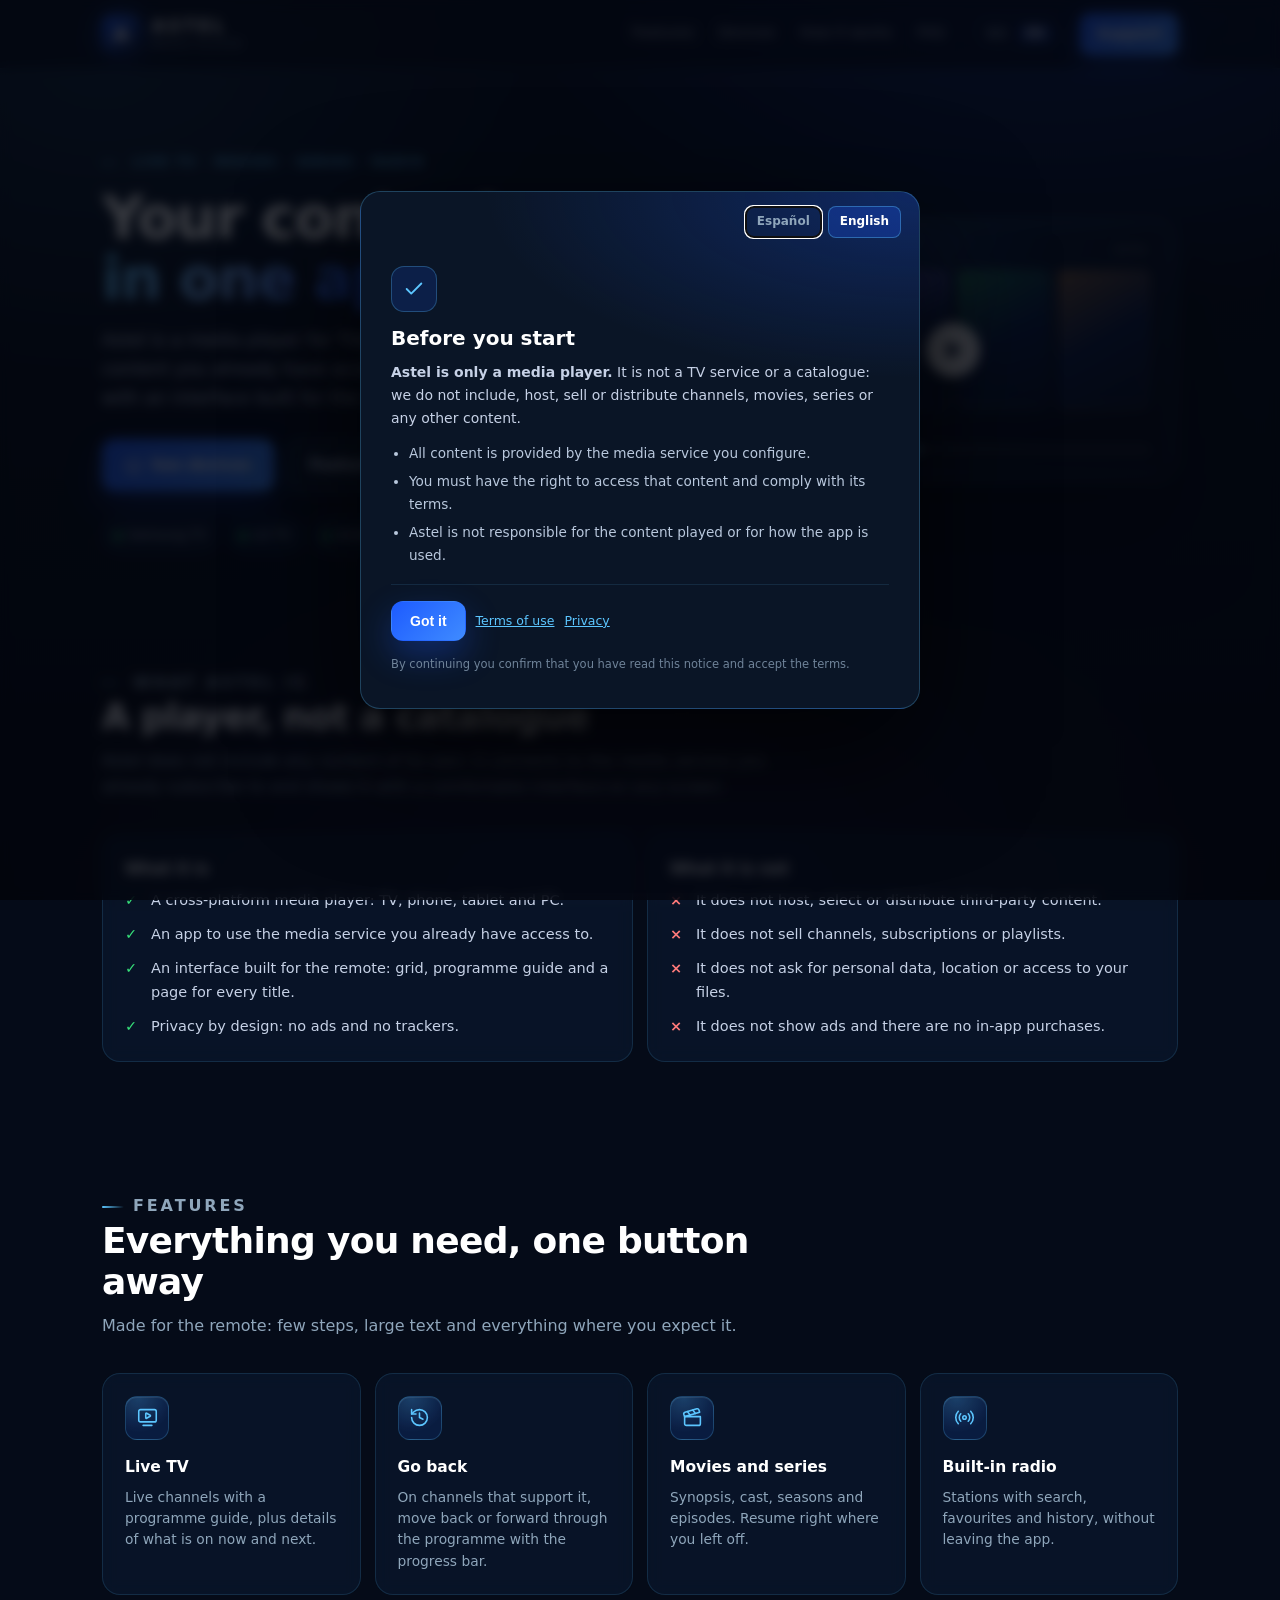
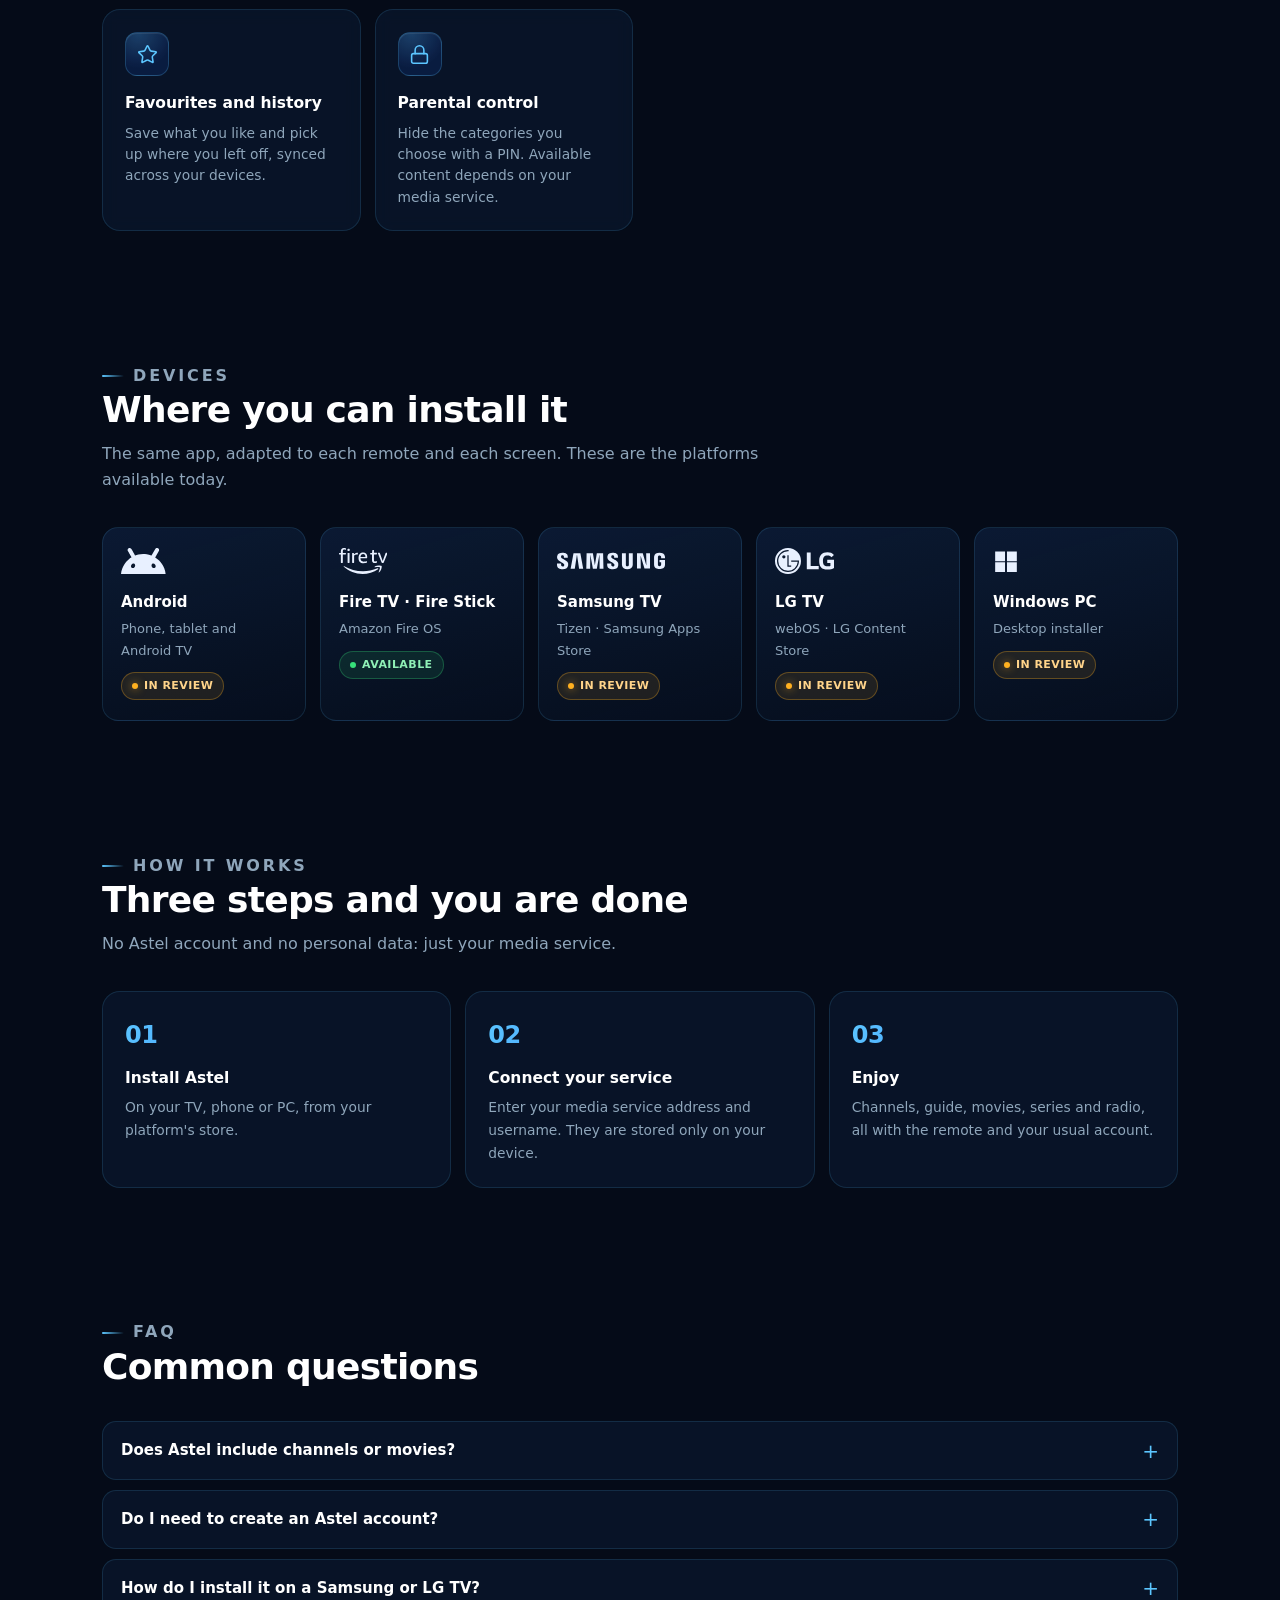
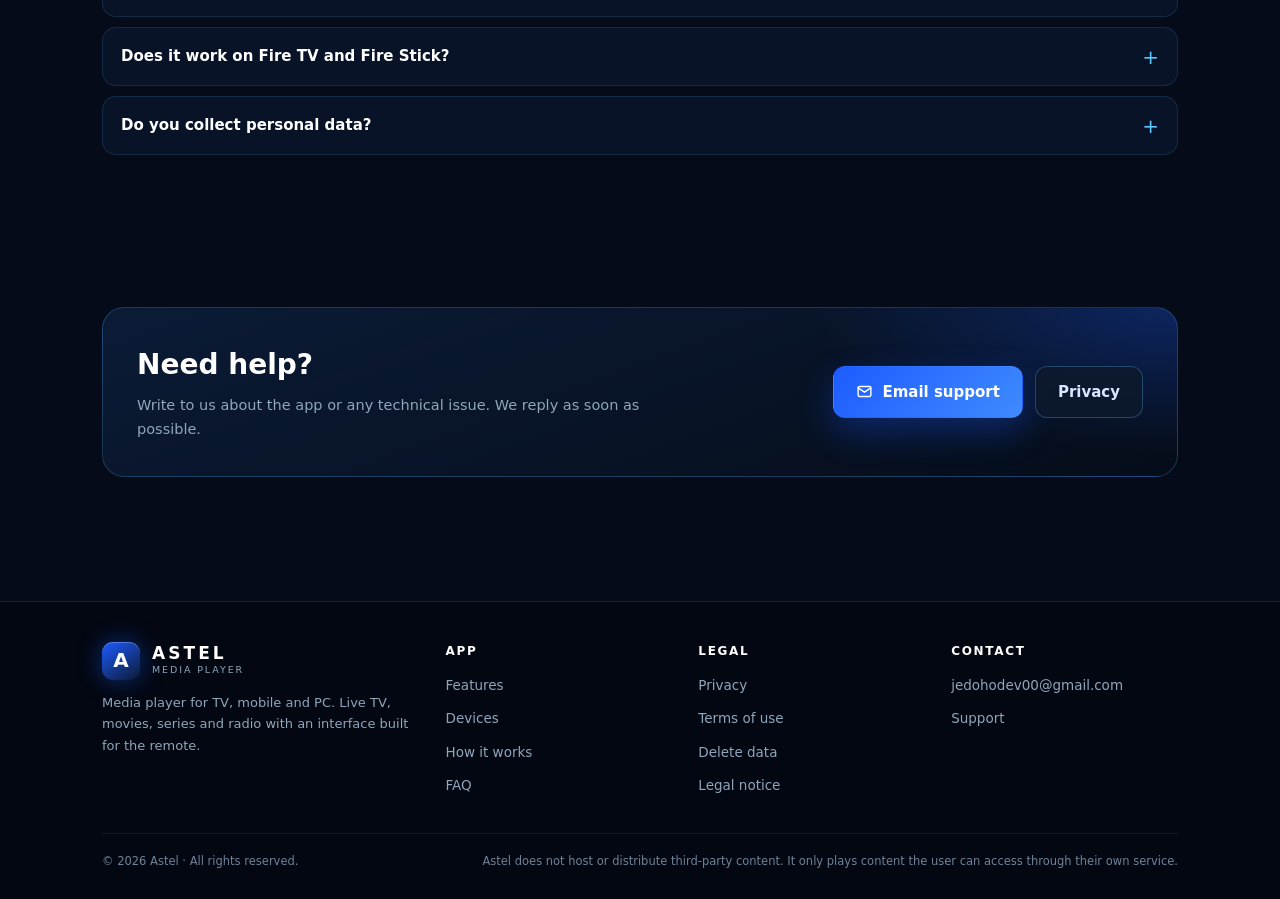
==== en/index.html @ 414f9da0 "Add files via upload" ====
<!doctype html>
<html lang="en">
<head>
<meta charset="utf-8">
<meta name="viewport" content="width=device-width, initial-scale=1">
<title>Astel · Media player for TV, mobile and PC</title>
<meta name="description" content="Astel is a media player for Samsung TV, LG, Android, Fire TV and Windows. Live TV, movies, series and radio with an interface built for the remote control.">
<meta name="theme-color" content="#050B18">
<link rel="icon" href="data:image/svg+xml,%3Csvg xmlns='http://www.w3.org/2000/svg' viewBox='0 0 64 64'%3E%3Cdefs%3E%3ClinearGradient id='g' x1='0' y1='0' x2='1' y2='1'%3E%3Cstop offset='0' stop-color='%231D5BFF'/%3E%3Cstop offset='1' stop-color='%230B1A33'/%3E%3C/linearGradient%3E%3C/defs%3E%3Crect width='64' height='64' rx='16' fill='url(%23g)'/%3E%3Ctext x='32' y='45' font-family='Arial,sans-serif' font-size='38' font-weight='900' fill='%23fff' text-anchor='middle'%3EA%3C/text%3E%3C/svg%3E">
<link rel="stylesheet" href="../assets/estilo.css">
<meta property="og:type" content="website">
<meta property="og:title" content="Astel · Media player">
<meta property="og:description" content="Live TV, movies, series and radio on Samsung TV, LG, Android, Fire TV and Windows.">
</head>
<body>

<header class="cabecera">
  <div class="wrap">
    <a class="marca" href="index.html" aria-label="Astel, home">
      <span class="mark" aria-hidden="true">A</span>
      <span class="marca-texto">
        <b>ASTEL</b>
        <span>Media player</span>
      </span>
    </a>

    <nav class="nav" aria-label="Main">
      <a href="#features">Features</a>
      <a href="#devices">Devices</a>
      <a href="#how">How it works</a>
      <a href="#faq">FAQ</a>
      <span class="idioma" aria-label="Language">
        <a href="../index.html" hreflang="es" lang="es">ES</a>
        <span class="activo">EN</span>
      </span>
      <a class="destacado" href="#contact">Support</a>
    </nav>

    <details class="menu-movil">
      <summary aria-label="Open menu">
        Menu
        <svg width="14" height="14" viewBox="0 0 24 24" fill="none" stroke="currentColor" stroke-width="2.2" stroke-linecap="round" aria-hidden="true"><path d="M4 7h16M4 12h16M4 17h16"/></svg>
      </summary>
      <nav aria-label="Main (mobile)">
        <a href="#features"><svg viewBox="0 0 24 24" fill="none" stroke="currentColor" stroke-width="1.7" stroke-linecap="round" stroke-linejoin="round" aria-hidden="true"><rect width="20" height="15" x="2" y="7" rx="2" ry="2"/><polyline points="17 2 12 7 7 2"/></svg>Features</a>
        <a href="#devices"><svg viewBox="0 0 24 24" fill="none" stroke="currentColor" stroke-width="1.7" stroke-linecap="round" stroke-linejoin="round" aria-hidden="true"><path d="M18 8V6a2 2 0 0 0-2-2H4a2 2 0 0 0-2 2v7a2 2 0 0 0 2 2h8"/><path d="M10 19v-3.96 3.15"/><path d="M7 19h5"/><rect width="6" height="10" x="16" y="12" rx="2"/></svg>Devices</a>
        <a href="#how"><svg viewBox="0 0 24 24" fill="none" stroke="currentColor" stroke-width="1.7" stroke-linecap="round" stroke-linejoin="round" aria-hidden="true"><circle cx="6" cy="19" r="3"/><path d="M9 19h8.5a3.5 3.5 0 0 0 0-7h-11a3.5 3.5 0 0 1 0-7H15"/><circle cx="18" cy="5" r="3"/></svg>How it works</a>
        <a href="#faq"><svg viewBox="0 0 24 24" fill="none" stroke="currentColor" stroke-width="1.7" stroke-linecap="round" stroke-linejoin="round" aria-hidden="true"><circle cx="12" cy="12" r="10"/><path d="M9.09 9a3 3 0 0 1 5.83 1c0 2-3 3-3 3"/><path d="M12 17h.01"/></svg>FAQ</a>
        <a href="#contact"><svg viewBox="0 0 24 24" fill="none" stroke="currentColor" stroke-width="1.7" stroke-linecap="round" stroke-linejoin="round" aria-hidden="true"><circle cx="12" cy="12" r="10"/><path d="m4.93 4.93 4.24 4.24"/><path d="m14.83 9.17 4.24-4.24"/><path d="m14.83 14.83 4.24 4.24"/><path d="m9.17 14.83-4.24 4.24"/><circle cx="12" cy="12" r="4"/></svg>Support</a>
        <a href="privacy.html"><svg viewBox="0 0 24 24" fill="none" stroke="currentColor" stroke-width="1.7" stroke-linecap="round" stroke-linejoin="round" aria-hidden="true"><path d="M20 13c0 5-3.5 7.5-7.66 8.95a1 1 0 0 1-.67-.01C7.5 20.5 4 18 4 13V6a1 1 0 0 1 1-1c2 0 4.5-1.2 6.24-2.72a1.17 1.17 0 0 1 1.52 0C14.51 3.81 17 5 19 5a1 1 0 0 1 1 1z"/><path d="m9 12 2 2 4-4"/></svg>Privacy</a>
        <a href="terms.html"><svg viewBox="0 0 24 24" fill="none" stroke="currentColor" stroke-width="1.7" stroke-linecap="round" stroke-linejoin="round" aria-hidden="true"><path d="M15 2H6a2 2 0 0 0-2 2v16a2 2 0 0 0 2 2h12a2 2 0 0 0 2-2V7Z"/><path d="M14 2v4a2 2 0 0 0 2 2h4"/><path d="M10 9H8"/><path d="M16 13H8"/><path d="M16 17H8"/></svg>Terms</a>
        <span class="idioma" aria-label="Language">
          <a href="../index.html" hreflang="es" lang="es">ES</a>
          <span class="activo">EN</span>
        </span>
      </nav>
    </details>
  </div>
</header>

<main>

  <!-- ===================================================== hero -->
  <section class="hero wrap">
    <div>
      <p class="kicker">Live TV · Movies · Series · Radio</p>
      <h1>Your content,<br><span class="degradado">in one app.</span></h1>
      <p class="entradilla">
        Astel is a media player for TVs, phones and PC. It plays the content you
        already have access to with your media service, with an interface built
        for the remote control and big screens.
      </p>

      <div class="acciones">
        <a class="btn" href="#devices">
          <svg viewBox="0 0 24 24" fill="none" stroke="currentColor" stroke-width="2" stroke-linecap="round" stroke-linejoin="round" aria-hidden="true"><rect x="2" y="5" width="20" height="13" rx="2"/><path d="M8 21h8"/></svg>
          See devices
        </a>
        <a class="btn alt" href="#features">Features</a>
      </div>

      <div class="sellos" aria-label="Available on">
        <span class="sello">Samsung TV</span>
        <span class="sello">LG TV</span>
        <span class="sello">Android</span>
        <span class="sello">Fire TV</span>
        <span class="sello">Windows</span>
      </div>
    </div>

    <div class="maqueta" aria-hidden="true">
      <div class="pantalla">
        <div class="franja">
          <span class="punto"></span><span class="punto"></span><span class="punto"></span>
          <span class="titulo">Astel</span>
        </div>
        <div class="rejilla">
          <span class="poster"></span><span class="poster"></span>
          <span class="poster"></span><span class="poster"></span>
        </div>
        <span class="reproducir"></span>
        <div class="barra"><i></i></div>
      </div>
    </div>
  </section>

  <!-- ===================================================== what it is -->
  <section class="seccion wrap" id="what">
    <div class="seccion-cabecera">
      <p class="kicker">What Astel is</p>
      <h2>A player, not a catalogue</h2>
      <p>Astel does not include any content of its own: it connects to the media service you already subscribe to and shows it with a comfortable interface on any screen.</p>
    </div>

    <div class="duo">
      <div class="tarjeta">
        <b>What it is</b>
        <ul class="lista si">
          <li>A cross-platform media player: TV, phone, tablet and PC.</li>
          <li>An app to use the media service you already have access to.</li>
          <li>An interface built for the remote: grid, programme guide and a page for every title.</li>
          <li>Privacy by design: no ads and no trackers.</li>
        </ul>
      </div>
      <div class="tarjeta">
        <b>What it is not</b>
        <ul class="lista no">
          <li>It does not host, select or distribute third-party content.</li>
          <li>It does not sell channels, subscriptions or playlists.</li>
          <li>It does not ask for personal data, location or access to your files.</li>
          <li>It does not show ads and there are no in-app purchases.</li>
        </ul>
      </div>
    </div>
  </section>

  <!-- ===================================================== features -->
  <section class="seccion wrap" id="features">
    <div class="seccion-cabecera">
      <p class="kicker">Features</p>
      <h2>Everything you need, one button away</h2>
      <p>Made for the remote: few steps, large text and everything where you expect it.</p>
    </div>

    <div class="rejilla">
      <article class="tarjeta">
        <span class="icono"><svg viewBox="0 0 24 24" fill="none" stroke="currentColor" stroke-width="1.8" stroke-linecap="round" stroke-linejoin="round"><path d="M15.033 9.44a.647.647 0 0 1 0 1.12l-4.065 2.352a.645.645 0 0 1-.968-.56V7.648a.645.645 0 0 1 .967-.56z"/><path d="M7 21h10"/><rect width="20" height="14" x="2" y="3" rx="2"/></svg></span>
        <h3>Live TV</h3>
        <p>Live channels with a programme guide, plus details of what is on now and next.</p>
      </article>

      <article class="tarjeta">
        <span class="icono"><svg viewBox="0 0 24 24" fill="none" stroke="currentColor" stroke-width="1.8" stroke-linecap="round" stroke-linejoin="round"><path d="M3 12a9 9 0 1 0 9-9 9.75 9.75 0 0 0-6.74 2.74L3 8"/><path d="M3 3v5h5"/><path d="M12 7v5l4 2"/></svg></span>
        <h3>Go back</h3>
        <p>On channels that support it, move back or forward through the programme with the progress bar.</p>
      </article>

      <article class="tarjeta">
        <span class="icono"><svg viewBox="0 0 24 24" fill="none" stroke="currentColor" stroke-width="1.8" stroke-linecap="round" stroke-linejoin="round"><path d="m12.296 3.464 3.02 3.956"/><path d="M20.2 6 3 11l-.9-2.4c-.3-1.1.3-2.2 1.3-2.5l13.5-4c1.1-.3 2.2.3 2.5 1.3z"/><path d="M3 11h18v8a2 2 0 0 1-2 2H5a2 2 0 0 1-2-2z"/><path d="m6.18 5.276 3.1 3.899"/></svg></span>
        <h3>Movies and series</h3>
        <p>Synopsis, cast, seasons and episodes. Resume right where you left off.</p>
      </article>

      <article class="tarjeta">
        <span class="icono"><svg viewBox="0 0 24 24" fill="none" stroke="currentColor" stroke-width="1.8" stroke-linecap="round" stroke-linejoin="round"><path d="M16.247 7.761a6 6 0 0 1 0 8.478"/><path d="M19.075 4.933a10 10 0 0 1 0 14.134"/><path d="M4.925 19.067a10 10 0 0 1 0-14.134"/><path d="M7.753 16.239a6 6 0 0 1 0-8.478"/><circle cx="12" cy="12" r="2"/></svg></span>
        <h3>Built-in radio</h3>
        <p>Stations with search, favourites and history, without leaving the app.</p>
      </article>

      <article class="tarjeta">
        <span class="icono"><svg viewBox="0 0 24 24" fill="none" stroke="currentColor" stroke-width="1.8" stroke-linecap="round" stroke-linejoin="round"><path d="M11.525 2.295a.53.53 0 0 1 .95 0l2.31 4.679a2.123 2.123 0 0 0 1.595 1.16l5.166.756a.53.53 0 0 1 .294.904l-3.736 3.638a2.123 2.123 0 0 0-.611 1.878l.882 5.14a.53.53 0 0 1-.771.56l-4.618-2.428a2.122 2.122 0 0 0-1.973 0L6.396 21.01a.53.53 0 0 1-.77-.56l.881-5.139a2.122 2.122 0 0 0-.611-1.879L2.16 9.795a.53.53 0 0 1 .294-.906l5.165-.755a2.122 2.122 0 0 0 1.597-1.16z"/></svg></span>
        <h3>Favourites and history</h3>
        <p>Save what you like and pick up where you left off, synced across your devices.</p>
      </article>

      <article class="tarjeta">
        <span class="icono"><svg viewBox="0 0 24 24" fill="none" stroke="currentColor" stroke-width="1.8" stroke-linecap="round" stroke-linejoin="round"><rect width="18" height="11" x="3" y="11" rx="2" ry="2"/><path d="M7 11V7a5 5 0 0 1 10 0v4"/></svg></span>
        <h3>Parental control</h3>
        <p>Hide the categories you choose with a PIN. Available content depends on your media service.</p>
      </article>
    </div>
  </section>

  <!-- ===================================================== devices -->
  <section class="seccion wrap" id="devices">
    <div class="seccion-cabecera">
      <p class="kicker">Devices</p>
      <h2>Where you can install it</h2>
      <p>The same app, adapted to each remote and each screen. These are the platforms available today.</p>
    </div>

    <div class="dispositivos">
      <article class="dispositivo">
        <span class="marca-icono" aria-hidden="true">
          <svg viewBox="0 5.01 24 13.98" role="img"><path d="M18.4395 5.5586c-.675 1.1664-1.352 2.3318-2.0274 3.498-.0366-.0155-.0742-.0286-.1113-.043-1.8249-.6957-3.484-.8-4.42-.787-1.8551.0185-3.3544.4643-4.2597.8203-.084-.1494-1.7526-3.021-2.0215-3.4864a1.1451 1.1451 0 0 0-.1406-.1914c-.3312-.364-.9054-.4859-1.379-.203-.475.282-.7136.9361-.3886 1.5019 1.9466 3.3696-.0966-.2158 1.9473 3.3593.0172.031-.4946.2642-1.3926 1.0177C2.8987 12.176.452 14.772 0 18.9902h24c-.119-1.1108-.3686-2.099-.7461-3.0683-.7438-1.9118-1.8435-3.2928-2.7402-4.1836a12.1048 12.1048 0 0 0-2.1309-1.6875c.6594-1.122 1.312-2.2559 1.9649-3.3848.2077-.3615.1886-.7956-.0079-1.1191a1.1001 1.1001 0 0 0-.8515-.5332c-.5225-.0536-.9392.3128-1.0488.5449zm-.0391 8.461c.3944.5926.324 1.3306-.1563 1.6503-.4799.3197-1.188.0985-1.582-.4941-.3944-.5927-.324-1.3307.1563-1.6504.4727-.315 1.1812-.1086 1.582.4941zM7.207 13.5273c.4803.3197.5506 1.0577.1563 1.6504-.394.5926-1.1038.8138-1.584.4941-.48-.3197-.5503-1.0577-.1563-1.6504.4008-.6021 1.1087-.8106 1.584-.4941z"/></svg>
        </span>
        <b>Android</b>
        <span>Phone, tablet and Android TV</span>
        <span class="estado revision">In review</span>
      </article>

      <article class="dispositivo">
        <span class="marca-icono" aria-hidden="true">
          <svg viewBox="0 5.57 24 12.87" role="img"><path d="M20.196 15.12c.265.337-.294 1.73-.542 2.353-.077.19.085.266.257.123 1.106-.926 1.39-2.867 1.166-3.149-.226-.277-2.16-.516-3.341.314-.183.127-.151.304.05.279.665-.08 2.147-.257 2.41.08m-.858.981c-2.064 1.523-5.056 2.333-7.632 2.333-3.611 0-6.862-1.334-9.322-3.555-.194-.176-.02-.414.21-.28 2.655 1.545 5.939 2.477 9.328 2.477 2.287 0 4.803-.476 7.115-1.458.348-.147.642.231.3.483m2.034-3.155a.388.388 0 0 1-.201-.04c-.041-.026-.087-.1-.133-.225l-1.734-4.355a1.79 1.79 0 0 0-.046-.117.266.266 0 0 1-.023-.108c0-.084.049-.128.146-.128h.58c.098 0 .165.014.205.04.04.026.082.102.127.226l1.344 3.823 1.343-3.823c.046-.124.089-.2.128-.226a.402.402 0 0 1 .205-.04h.54c.1 0 .148.044.148.128a.3.3 0 0 1-.025.108c-.016.04-.032.078-.044.117l-1.727 4.355c-.045.124-.09.199-.132.225a.388.388 0 0 1-.201.04zm-3.644.068c-.929 0-1.392-.463-1.392-1.392V8.739h-.706c-.13 0-.197-.066-.197-.196v-.246a.22.22 0 0 1 .045-.147c.03-.031.086-.055.171-.067l.717-.09.127-1.215c.013-.13.082-.196.207-.196h.41c.13 0 .196.066.196.196v1.196h1.276c.13 0 .195.065.195.197v.372c0 .13-.064.196-.195.196h-1.276v2.834c0 .243.055.411.162.51.108.098.293.147.555.147.124 0 .277-.016.46-.049.099-.02.164-.03.197-.03.052 0 .088.014.108.044.02.03.029.077.029.142v.266a.366.366 0 0 1-.04.19c-.026.043-.078.078-.157.103a3.018 3.018 0 0 1-.892.118m-4.665-2.976c.006-.052.011-.137.011-.255 0-.399-.094-.698-.28-.901-.186-.204-.46-.306-.818-.306-.412 0-.732.123-.962.369-.228.245-.36.61-.392 1.093zm-.942 3.07c-.803 0-1.411-.222-1.824-.667-.412-.444-.616-1.102-.616-1.972 0-.83.204-1.475.616-1.937.413-.46.988-.691 1.728-.691.62 0 1.098.176 1.432.524.332.351.5.846.5 1.487 0 .21-.017.422-.05.638-.014.077-.034.13-.064.156-.029.027-.077.04-.142.04h-3.08c.013.563.154.977.418 1.245.265.268.674.403 1.23.403.196 0 .385-.014.564-.04a5.04 5.04 0 0 0 .682-.166l.117-.035a.284.284 0 0 1 .09-.016c.085 0 .125.06.125.177v.276c0 .085-.012.144-.037.18a.441.441 0 0 1-.167.114 3.38 3.38 0 0 1-.701.205 4.236 4.236 0 0 1-.82.079m-5.424-.147c-.13 0-.195-.066-.195-.197v-4.58c0-.13.064-.195.195-.195h.432c.064 0 .116.012.153.039.036.025.06.076.072.146l.07.55c.176-.19.343-.34.499-.452a1.725 1.725 0 0 1 1.02-.323c.079 0 .158.003.235.01.112.014.168.072.168.176v.53c0 .117-.058.177-.178.177-.058 0-.114-.004-.17-.01a1.638 1.638 0 0 0-.18-.01c-.524 0-.973.157-1.346.47v3.472c0 .131-.066.197-.195.197zm-2.249 0c-.13 0-.196-.066-.196-.197v-4.58c0-.13.066-.195.196-.195h.579c.13 0 .195.064.195.195v4.58c0 .131-.065.197-.195.197zm.295-5.856c-.19 0-.339-.054-.447-.16a.581.581 0 0 1-.161-.428c0-.176.054-.318.16-.426.11-.109.257-.163.448-.163.189 0 .337.054.446.163.107.108.16.25.16.426a.581.581 0 0 1-.16.427.608.608 0 0 1-.446.161m-3.625 5.856c-.132 0-.197-.066-.197-.197v-4.01H.195c-.13 0-.195-.066-.195-.197v-.245c0-.065.014-.114.043-.147.03-.033.088-.055.173-.07l.705-.087v-.804c0-1.091.523-1.638 1.57-1.638.248 0 .51.036.784.109.072.019.122.047.152.088.029.038.044.107.044.205v.255c0 .124-.048.186-.148.186-.058 0-.14-.01-.248-.029-.11-.02-.23-.03-.369-.03-.3 0-.51.057-.633.172-.121.115-.181.303-.181.564v.903h1.324c.131 0 .197.064.197.195v.373c0 .13-.066.197-.197.197H1.892v4.01c0 .131-.065.197-.196.197Z"/></svg>
        </span>
        <b>Fire TV · Fire Stick</b>
        <span>Amazon Fire OS</span>
        <span class="estado">Available</span>
      </article>

      <article class="dispositivo">
        <span class="marca-icono" aria-hidden="true">
          <svg class="largo" viewBox="0 10.17 24 3.67" role="img"><path d="M19.8166 10.2808l.0459 2.6934h-.023l-.7793-2.6934h-1.2837v3.3925h.8481l-.0458-2.785h.023l.8366 2.785h1.2264v-3.3925zm-16.149 0l-.6418 3.427h.9284l.4699-3.1175h.0229l.4585 3.1174h.9169l-.6304-3.4269zm5.1805 0l-.424 2.6132h-.023l-.424-2.6132H6.5788l-.0688 3.427h.8596l.023-3.0832h.0114l.573 3.0831h.8711l.5731-3.083h.023l.0228 3.083h.8596l-.0802-3.4269zm-7.2664 2.4527c.0343.0802.0229.1949.0114.2522-.0229.1146-.1031.2292-.3324.2292-.2177 0-.3438-.126-.3438-.3095v-.3323H0v.2636c0 .7679.6074.9971 1.2493.9971.6189 0 1.1346-.2178 1.2149-.7794.0458-.298.0114-.4928 0-.5616-.1605-.722-1.467-.9283-1.5588-1.3295-.0114-.0688-.0114-.1375 0-.1834.023-.1146.1032-.2292.3095-.2292.2063 0 .321.126.321.3095v.2063h.8595v-.2407c0-.745-.6762-.8596-1.1576-.8596-.6074 0-1.1117.2063-1.2034.7564-.023.149-.0344.2866.0114.4585.1376.7106 1.364.9169 1.5358 1.3524m11.152 0c.0343.0803.0228.1834.0114.2522-.023.1146-.1032.2292-.3324.2292-.2178 0-.3438-.126-.3438-.3095v-.3323h-.917v.2636c0 .7564.596.9857 1.2379.9857.6189 0 1.1232-.2063 1.2034-.7794.0459-.298.0115-.4814 0-.5616-.1375-.7106-1.4327-.9284-1.5243-1.318-.0115-.0688-.0115-.1376 0-.1835.0229-.1146.1031-.2292.3094-.2292.1948 0 .321.126.321.3095v.2063h.848v-.2407c0-.745-.6647-.8596-1.146-.8596-.6075 0-1.1004.1948-1.192.7564-.023.149-.023.2866.0114.4585.1376.7106 1.341.9054 1.513 1.3524m2.8882.4585c.2407 0 .3094-.1605.3323-.2522.0115-.0343.0115-.0917.0115-.126v-2.533h.871v2.4642c0 .0688 0 .1948-.0114.2292-.0573.6419-.5616.8482-1.192.8482-.6303 0-1.1346-.2063-1.192-.8482 0-.0344-.0114-.1604-.0114-.2292v-2.4642h.871v2.533c0 .0458 0 .0916.0115.126 0 .0917.0688.2522.3095.2522m7.1518-.0344c.2522 0 .3324-.1605.3553-.2522.0115-.0343.0115-.0917.0115-.126v-.4929h-.3553v-.5043H24v.917c0 .0687 0 .1145-.0115.2292-.0573.6303-.596.8481-1.2034.8481-.6075 0-1.1461-.2178-1.2034-.8481-.0115-.1147-.0115-.1605-.0115-.2293v-1.444c0-.0574.0115-.172.0115-.2293.0802-.6419.596-.8482 1.2034-.8482s1.1347.2063 1.2034.8482c.0115.1031.0115.2292.0115.2292v.1146h-.8596v-.1948s0-.0803-.0115-.1261c-.0114-.0802-.0802-.2521-.3438-.2521-.2521 0-.321.1604-.3438.2521-.0115.0458-.0115.1032-.0115.1605v1.5702c0 .0458 0 .0916.0115.126 0 .0917.0917.2522.3323.2522"/></svg>
        </span>
        <b>Samsung TV</b>
        <span>Tizen · Samsung Apps Store</span>
        <span class="estado revision">In review</span>
      </article>

      <article class="dispositivo">
        <span class="marca-icono" aria-hidden="true">
          <svg viewBox="0 6.71 24 10.58" role="img"><path d="M14.522 14.078h3.27v1.33h-4.847v-6.83h1.577v5.5zm6.74-1.274h1.284v1.195c-.236.09-.698.18-1.137.18-1.42 0-1.893-.721-1.893-2.186 0-1.398.45-2.221 1.869-2.221.791 0 1.24.248 1.612.722l.982-.903c-.6-.855-1.646-1.114-2.629-1.114-2.208 0-3.368 1.205-3.368 3.504 0 2.288 1.047 3.528 3.358 3.528 1.06 0 2.096-.27 2.66-.665V11.53h-2.739v1.274zM5.291 6.709a5.29 5.29 0 1 1 0 10.582 5.291 5.291 0 1 1 0-10.582m3.16 8.457a4.445 4.445 0 0 0 1.31-3.161v-.242l-.22.001H6.596v.494h2.662l-.001.015a3.985 3.985 0 0 1-3.965 3.708 3.95 3.95 0 0 1-2.811-1.165 3.952 3.952 0 0 1-1.164-2.811c0-1.061.414-2.059 1.164-2.81a3.951 3.951 0 0 1 2.81-1.164l.252.003v-.495l-.251-.003a4.475 4.475 0 0 0-4.47 4.469c0 1.194.465 2.316 1.309 3.161a4.444 4.444 0 0 0 3.16 1.31 4.444 4.444 0 0 0 3.162-1.31m-2.91-1.297V9.644H5.04v4.72h1.556v-.495H5.543zm-1.265-3.552a.676.676 0 1 0-.675.674.676.676 0 0 0 .675-.674"/></svg>
        </span>
        <b>LG TV</b>
        <span>webOS · LG Content Store</span>
        <span class="estado revision">In review</span>
      </article>

      <article class="dispositivo">
        <span class="marca-icono" aria-hidden="true">
          <svg viewBox="0 0 24 24" role="img"><path d="M2 3.2h9.1v9.1H2zM12.9 3.2H22v9.1h-9.1zM2 13.1h9.1v9.1H2zM12.9 13.1H22v9.1h-9.1z"/></svg>
        </span>
        <b>Windows PC</b>
        <span>Desktop installer</span>
        <span class="estado revision">In review</span>
      </article>
    </div>
  </section>

  <!-- ===================================================== how it works -->
  <section class="seccion wrap" id="how">
    <div class="seccion-cabecera">
      <p class="kicker">How it works</p>
      <h2>Three steps and you are done</h2>
      <p>No Astel account and no personal data: just your media service.</p>
    </div>

    <div class="pasos">
      <article class="paso">
        <b>Install Astel</b>
        <span>On your TV, phone or PC, from your platform's store.</span>
      </article>
      <article class="paso">
        <b>Connect your service</b>
        <span>Enter your media service address and username. They are stored only on your device.</span>
      </article>
      <article class="paso">
        <b>Enjoy</b>
        <span>Channels, guide, movies, series and radio, all with the remote and your usual account.</span>
      </article>
    </div>
  </section>

  <!-- ===================================================== faq -->
  <section class="seccion wrap" id="faq">
    <div class="seccion-cabecera">
      <p class="kicker">FAQ</p>
      <h2>Common questions</h2>
    </div>

    <div class="faq">
      <details>
        <summary>Does Astel include channels or movies?</summary>
        <p>No. Astel is only the player: the content is provided by the media service you configure. We do not sell or distribute playlists, channels or subscriptions.</p>
      </details>

      <details>
        <summary>Do I need to create an Astel account?</summary>
        <p>There is no sign-up. The app uses your media service account, which is stored in the device's private storage and is not sent to Astel.</p>
      </details>

      <details>
        <summary>How do I install it on a Samsung or LG TV?</summary>
        <p>On Samsung and LG you install it from the TV's own app store (Samsung Apps and LG Content Store).</p>
      </details>

      <details>
        <summary>Does it work on Fire TV and Fire Stick?</summary>
        <p>Yes, on Fire OS devices. The interface switches to TV mode automatically and works with the Fire remote.</p>
      </details>

      <details>
        <summary>Do you collect personal data?</summary>
        <p>We do not ask for name, email, phone or location. Only favourites, history and progress are synced, linked to your service username and a random device identifier. You can delete them at any time.</p>
      </details>
    </div>
  </section>

  <!-- ===================================================== contact -->
  <section class="seccion wrap" id="contact">
    <div class="contacto">
      <div>
        <h2>Need help?</h2>
        <p>Write to us about the app or any technical issue. We reply as soon as possible.</p>
      </div>
      <div class="acciones">
        <a class="btn" href="mailto:jedohodev00@gmail.com?subject=Astel%20support">
          <svg viewBox="0 0 24 24" fill="none" stroke="currentColor" stroke-width="2" stroke-linecap="round" stroke-linejoin="round" aria-hidden="true"><rect x="3" y="5" width="18" height="14" rx="2"/><path d="M3 7l9 6 9-6"/></svg>
          Email support
        </a>
        <a class="btn alt" href="privacy.html">Privacy</a>
      </div>
    </div>
  </section>

</main>

<footer class="pie">
  <div class="wrap">
    <div class="pie-rejilla">
      <div>
        <a class="marca" href="index.html" aria-label="Astel, home">
          <span class="mark" aria-hidden="true">A</span>
          <span class="marca-texto"><b>ASTEL</b><span>Media player</span></span>
        </a>
        <p>Media player for TV, mobile and PC. Live TV, movies, series and radio with an interface built for the remote.</p>
      </div>

      <div>
        <h4>App</h4>
        <ul>
          <li><a href="#features">Features</a></li>
          <li><a href="#devices">Devices</a></li>
          <li><a href="#how">How it works</a></li>
          <li><a href="#faq">FAQ</a></li>
        </ul>
      </div>

      <div>
        <h4>Legal</h4>
        <ul>
          <li><a href="privacy.html">Privacy</a></li>
          <li><a href="terms.html">Terms of use</a></li>
          <li><a href="delete-data.html">Delete data</a></li>
          <li><button type="button" class="enlace-boton" data-aviso>Legal notice</button></li>
        </ul>
      </div>

      <div>
        <h4>Contact</h4>
        <ul>
          <li><a href="mailto:jedohodev00@gmail.com">jedohodev00@gmail.com</a></li>
          <li><a href="mailto:jedohodev00@gmail.com?subject=Astel%20support">Support</a></li>
        </ul>
      </div>
    </div>

    <div class="pie-legal">
      <p>© 2026 Astel · All rights reserved.</p>
      <p>Astel does not host or distribute third-party content. It only plays content the user can access through their own service.</p>
    </div>
  </div>
</footer>

<dialog class="aviso-legal" id="avisoLegal" aria-labelledby="avisoTituloEn">
  <div class="dialog-idioma" role="group" aria-label="Notice language">
    <button type="button" data-idioma="es" lang="es">Español</button>
    <button type="button" data-idioma="en" class="activo">English</button>
  </div>

  <div class="dialog-cuerpo" data-texto="en">
    <span class="dialog-icono" aria-hidden="true">
      <svg viewBox="0 0 24 24" width="22" height="22" fill="none" stroke="currentColor" stroke-width="2" stroke-linecap="round" stroke-linejoin="round"><path d="M20 6 9 17l-5-5"/></svg>
    </span>
    <h2 id="avisoTituloEn">Before you start</h2>
    <p><strong>Astel is only a media player.</strong> It is not a TV service or a
    catalogue: we do not include, host, sell or distribute channels, movies,
    series or any other content.</p>
    <ul>
      <li>All content is provided by the media service you configure.</li>
      <li>You must have the right to access that content and comply with its terms.</li>
      <li>Astel is not responsible for the content played or for how the app is used.</li>
    </ul>
    <div class="dialog-pie">
      <button class="btn" type="button" data-aceptar="en">Got it</button>
      <a href="terms.html">Terms of use</a>
      <a href="privacy.html">Privacy</a>
    </div>
    <p class="dialog-nota">By continuing you confirm that you have read this notice and accept the terms.</p>
  </div>

  <div class="dialog-cuerpo" data-texto="es" hidden lang="es">
    <span class="dialog-icono" aria-hidden="true">
      <svg viewBox="0 0 24 24" width="22" height="22" fill="none" stroke="currentColor" stroke-width="2" stroke-linecap="round" stroke-linejoin="round"><path d="M20 6 9 17l-5-5"/></svg>
    </span>
    <h2>Antes de empezar</h2>
    <p><strong>Astel es solo un reproductor multimedia.</strong> No es un servicio
    de televisión ni un catálogo: no incluimos, alojamos, vendemos ni distribuimos
    canales, películas, series ni ningún otro contenido.</p>
    <ul>
      <li>Todo el contenido lo aporta el servicio de medios que tú configures.</li>
      <li>Debes tener derecho a acceder a ese contenido y cumplir sus condiciones.</li>
      <li>Astel no se hace responsable del contenido reproducido ni del uso que se haga de la app.</li>
    </ul>
    <div class="dialog-pie">
      <button class="btn" type="button" data-aceptar="es">Continuar en español</button>
      <a href="../terminos.html" hreflang="es">Términos de uso</a>
      <a href="../privacidad.html" hreflang="es">Privacidad</a>
    </div>
    <p class="dialog-nota">Al continuar confirmas que has leído este aviso y aceptas los términos.</p>
  </div>
</dialog>

<script>
(function () {
  var d = document.getElementById('avisoLegal');
  if (!d) return;
  var CLAVE = 'astel_aviso_legal_v1';
  var enIngles = location.pathname.indexOf('/en/') >= 0;

  function pintar(l) {
    d.querySelectorAll('[data-texto]').forEach(function (el) {
      el.hidden = el.getAttribute('data-texto') !== l;
    });
    d.querySelectorAll('[data-idioma]').forEach(function (b) {
      b.classList.toggle('activo', b.getAttribute('data-idioma') === l);
    });
  }

  function abrir(l) {
    pintar(l || (enIngles ? 'en' : 'es'));
    try { if (!d.open) d.showModal(); } catch (e) { d.setAttribute('open', ''); }
  }

  function cerrar() {
    try { d.close(); } catch (e) { d.removeAttribute('open'); }
  }

  var visto = false;
  try { visto = localStorage.getItem(CLAVE) === '1'; } catch (e) {}
  if (!visto) abrir();

  d.querySelectorAll('[data-idioma]').forEach(function (b) {
    b.addEventListener('click', function () { pintar(b.getAttribute('data-idioma')); });
  });

  d.querySelectorAll('[data-aceptar]').forEach(function (b) {
    b.addEventListener('click', function () {
      try { localStorage.setItem(CLAVE, '1'); } catch (e) {}
      var l = b.getAttribute('data-aceptar');
      if (l !== (enIngles ? 'en' : 'es')) {
        location.href = (l === 'en') ? (enIngles ? 'index.html' : 'en/index.html') : (enIngles ? '../index.html' : 'index.html');
        return;
      }
      cerrar();
    });
  });

  document.querySelectorAll('[data-aviso]').forEach(function (b) {
    b.addEventListener('click', function (e) {
      e.preventDefault();
      abrir(enIngles ? 'en' : 'es');
    });
  });
})();
</script>

</body>
</html>
---- assets/estilo.css ----
/* ==========================================================================
   Astel - hoja de estilo del sitio (GitHub Pages)
   Sin dependencias externas: solo CSS + SVG en linea.
   ========================================================================== */

:root {
    --navy: #0B1A33;
    --space: #050B18;
    --blue: #1D5BFF;
    --blue-2: #3F8BFF;
    --cyan: #5CC6FF;
    --violeta: #8F6BFF;
    --silver: #D2D9E5;
    --muted: #8FA6BB;
    --linea: rgba(92, 198, 255, .14);
    --cristal: rgba(11, 26, 51, .58);
    --radio: 18px;
    --ancho: 1120px;
}

* { box-sizing: border-box; }

html { scroll-behavior: smooth; }

/* la cabecera es fija: los anclajes no deben quedar debajo */
[id] { scroll-margin-top: 88px; }

body {
    margin: 0;
    background: var(--space);
    color: var(--silver);
    font-family: system-ui, -apple-system, "Segoe UI", Roboto, Arial, sans-serif;
    line-height: 1.65;
    -webkit-font-smoothing: antialiased;
    overflow-x: hidden;
}

/* Fondo: dos focos de luz + rejilla muy tenue */
body::before {
    content: "";
    position: fixed;
    inset: 0;
    z-index: -1;
    background:
        radial-gradient(900px 620px at 82% -8%, rgba(29, 91, 255, .32), transparent 62%),
        radial-gradient(760px 520px at 8% 8%, rgba(92, 198, 255, .13), transparent 60%),
        radial-gradient(1000px 700px at 50% 110%, rgba(143, 107, 255, .10), transparent 65%),
        linear-gradient(180deg, #071023 0%, var(--space) 45%, #03060d 100%);
}

body::after {
    content: "";
    position: fixed;
    inset: 0;
    z-index: -1;
    pointer-events: none;
    opacity: .35;
    background-image:
        linear-gradient(rgba(92, 198, 255, .055) 1px, transparent 1px),
        linear-gradient(90deg, rgba(92, 198, 255, .055) 1px, transparent 1px);
    background-size: 64px 64px;
    -webkit-mask-image: radial-gradient(ellipse at 50% 0%, #000 0%, transparent 72%);
    mask-image: radial-gradient(ellipse at 50% 0%, #000 0%, transparent 72%);
}

a { color: var(--cyan); }

.wrap {
    width: 100%;
    max-width: var(--ancho);
    margin: 0 auto;
    padding: 0 22px;
}

/* --------------------------------------------------------------- cabecera */

.cabecera {
    position: sticky;
    top: 0;
    z-index: 60;
    background: rgba(5, 11, 24, .72);
    border-bottom: 1px solid var(--linea);
    -webkit-backdrop-filter: blur(14px) saturate(1.2);
    backdrop-filter: blur(14px) saturate(1.2);
}

.cabecera .wrap {
    display: flex;
    align-items: center;
    gap: 18px;
    min-height: 68px;
}

.marca {
    display: inline-flex;
    align-items: center;
    gap: 12px;
    text-decoration: none;
    flex: 0 0 auto;
}

.mark {
    width: 38px;
    height: 38px;
    border-radius: 11px;
    background: linear-gradient(145deg, var(--blue), var(--navy));
    display: grid;
    place-items: center;
    color: #fff;
    font-weight: 900;
    font-size: 20px;
    letter-spacing: 0;
    box-shadow: 0 0 24px rgba(29, 91, 255, .45), inset 0 1px 0 rgba(255, 255, 255, .25);
}

.marca-texto b {
    display: block;
    color: #fff;
    font-size: 17px;
    letter-spacing: .18em;
    line-height: 1.1;
}

.marca-texto span {
    display: block;
    color: var(--muted);
    font-size: 9.5px;
    letter-spacing: .2em;
    text-transform: uppercase;
}

.nav {
    display: flex;
    align-items: center;
    gap: 24px;
    margin-left: auto;
}

.nav a {
    color: var(--silver);
    text-decoration: none;
    font-size: 14.5px;
    opacity: .82;
    padding: 4px 0;
    border-bottom: 2px solid transparent;
    transition: opacity .15s, border-color .15s;
}

.nav a:hover,
.nav a:focus-visible {
    opacity: 1;
    color: #fff;
    border-color: var(--blue);
}

.nav .destacado {
    opacity: 1;
    padding: 9px 16px;
    border-radius: 10px;
    background: linear-gradient(135deg, var(--blue), var(--blue-2));
    color: #fff;
    font-weight: 700;
    box-shadow: 0 10px 26px rgba(29, 91, 255, .35);
    border: 0;
}

.nav .destacado:hover { filter: brightness(1.08); }

/* menu en movil: <details> sin JavaScript */
.menu-movil {
    display: none;
    margin-left: auto;
    position: relative;
}

.menu-movil summary {
    list-style: none;
    cursor: pointer;
    display: inline-flex;
    align-items: center;
    gap: 10px;
    padding: 10px 14px;
    border: 1px solid var(--linea);
    border-radius: 11px;
    background: rgba(13, 26, 44, .8);
    color: var(--silver);
    font-size: 14px;
    font-weight: 600;
}

.menu-movil summary::-webkit-details-marker { display: none; }

.menu-movil[open] summary {
    color: #fff;
    border-color: rgba(92, 198, 255, .4);
    background: rgba(29, 91, 255, .16);
}

.menu-movil nav {
    position: absolute;
    right: 0;
    top: calc(100% + 10px);
    min-width: min(300px, calc(100vw - 24px));
    display: grid;
    gap: 2px;
    padding: 8px;
    border-radius: 16px;
    background: linear-gradient(180deg, #0c1a2e, #081422);
    border: 1px solid var(--linea);
    box-shadow: 0 28px 70px rgba(0, 0, 0, .6);
}

.menu-movil nav a {
    display: flex;
    align-items: center;
    gap: 12px;
    padding: 11px 12px;
    border-radius: 10px;
    border: 0;
    color: var(--silver);
    text-decoration: none;
    font-size: 14.5px;
    font-weight: 500;
    line-height: 1.2;
}

.menu-movil nav a svg {
    width: 19px;
    height: 19px;
    flex: 0 0 auto;
    color: var(--cyan);
    opacity: .9;
}

.menu-movil nav a:hover {
    background: rgba(29, 91, 255, .16);
    color: #fff;
}

/* ------------------------------------------------------------------ botones */

.btn {
    display: inline-flex;
    align-items: center;
    gap: 9px;
    padding: 13px 22px;
    border-radius: 12px;
    background: linear-gradient(135deg, var(--blue), var(--blue-2));
    color: #fff;
    text-decoration: none;
    font-weight: 700;
    font-size: 15px;
    border: 1px solid transparent;
    box-shadow: 0 14px 34px rgba(29, 91, 255, .32);
    transition: transform .15s, filter .15s;
}

.btn:hover { transform: translateY(-1px); filter: brightness(1.07); }

.btn.alt {
    background: rgba(13, 26, 44, .8);
    border-color: rgba(92, 198, 255, .28);
    color: #d8e6ff;
    box-shadow: none;
}

.btn.alt:hover { border-color: rgba(92, 198, 255, .55); }

.btn svg { width: 17px; height: 17px; flex: 0 0 auto; }

/* --------------------------------------------------------------------- hero */

.hero {
    display: grid;
    grid-template-columns: 1.12fr .88fr;
    gap: clamp(28px, 4vw, 56px);
    align-items: center;
    padding-top: clamp(38px, 6vw, 84px);
    padding-bottom: clamp(26px, 4vw, 48px);
}

.kicker {
    display: inline-flex;
    align-items: center;
    gap: 9px;
    color: var(--cyan);
    font-size: 11.5px;
    font-weight: 800;
    letter-spacing: .18em;
    text-transform: uppercase;
    margin: 0 0 16px;
}

.kicker::before {
    content: "";
    width: 22px;
    height: 2px;
    border-radius: 2px;
    background: linear-gradient(90deg, var(--cyan), transparent);
}

h1 {
    margin: 0 0 16px;
    color: #fff;
    font-size: clamp(34px, 5vw, 58px);
    line-height: 1.05;
    letter-spacing: -.025em;
    font-weight: 800;
}

.degradado {
    background: linear-gradient(115deg, var(--cyan) 0%, #7fb4ff 38%, var(--blue) 72%, var(--violeta) 100%);
    -webkit-background-clip: text;
    background-clip: text;
    color: transparent;
}

.entradilla {
    margin: 0 0 26px;
    max-width: 620px;
    font-size: clamp(15.5px, 1.5vw, 17.5px);
    color: #c6d1e6;
}

.acciones {
    display: flex;
    flex-wrap: wrap;
    gap: 12px;
    margin-bottom: 26px;
}

.sellos {
    display: flex;
    flex-wrap: wrap;
    gap: 8px;
}

.sello {
    display: inline-flex;
    align-items: center;
    gap: 7px;
    padding: 7px 12px;
    border-radius: 999px;
    border: 1px solid var(--linea);
    background: rgba(11, 26, 51, .55);
    color: #b9c8dd;
    font-size: 12.5px;
    white-space: nowrap;
}

.sello::before {
    content: "";
    width: 6px;
    height: 6px;
    border-radius: 50%;
    background: #37e07a;
    box-shadow: 0 0 8px rgba(55, 224, 122, .8);
}

/* maqueta de TV dibujada solo con CSS */
.maqueta {
    position: relative;
    padding: 12px;
    border-radius: 26px;
    background: linear-gradient(160deg, rgba(92, 198, 255, .22), rgba(11, 26, 51, .55) 40%, rgba(5, 11, 24, .9));
    border: 1px solid rgba(92, 198, 255, .22);
    box-shadow: 0 40px 90px rgba(0, 0, 0, .55), inset 0 1px 0 rgba(255, 255, 255, .08);
}

.pantalla {
    position: relative;
    aspect-ratio: 16 / 9;
    border-radius: 16px;
    overflow: hidden;
    background:
        radial-gradient(120% 100% at 20% 0%, #14366b 0%, #0a1830 45%, #050b18 100%);
    border: 1px solid rgba(92, 198, 255, .12);
}

.pantalla .franja {
    position: absolute;
    inset: 12px 14px auto;
    display: flex;
    align-items: center;
    gap: 6px;
}

.pantalla .punto {
    width: 7px;
    height: 7px;
    border-radius: 50%;
    background: rgba(255, 255, 255, .22);
}

.pantalla .punto:first-child { background: rgba(92, 198, 255, .7); }

.pantalla .titulo {
    margin-left: auto;
    color: rgba(255, 255, 255, .55);
    font-size: 9px;
    letter-spacing: .16em;
    text-transform: uppercase;
}

.pantalla .rejilla {
    position: absolute;
    left: 14px;
    right: 14px;
    top: 38px;
    display: grid;
    grid-template-columns: repeat(4, 1fr);
    gap: 8px;
}

.pantalla .poster {
    aspect-ratio: 2 / 3;
    border-radius: 7px;
    background: linear-gradient(150deg, rgba(92, 198, 255, .5), rgba(29, 91, 255, .18) 45%, rgba(11, 26, 51, .5));
    border: 1px solid rgba(255, 255, 255, .08);
}

.pantalla .poster:nth-child(2) { background: linear-gradient(150deg, rgba(143, 107, 255, .55), rgba(29, 91, 255, .16) 50%, rgba(11, 26, 51, .5)); }
.pantalla .poster:nth-child(3) { background: linear-gradient(150deg, rgba(55, 224, 122, .4), rgba(29, 91, 255, .16) 50%, rgba(11, 26, 51, .5)); }
.pantalla .poster:nth-child(4) { background: linear-gradient(150deg, rgba(255, 170, 80, .42), rgba(29, 91, 255, .16) 50%, rgba(11, 26, 51, .5)); }

.pantalla .barra {
    position: absolute;
    left: 14px;
    right: 14px;
    bottom: 16px;
    height: 5px;
    border-radius: 4px;
    background: rgba(255, 255, 255, .14);
    overflow: hidden;
}

.pantalla .barra i {
    display: block;
    width: 42%;
    height: 100%;
    border-radius: 4px;
    background: linear-gradient(90deg, var(--blue), var(--cyan));
    box-shadow: 0 0 14px rgba(92, 198, 255, .7);
}

.pantalla .reproducir {
    position: absolute;
    left: 50%;
    top: 50%;
    width: 54px;
    height: 54px;
    margin: -27px 0 0 -27px;
    border-radius: 50%;
    background: rgba(255, 255, 255, .92);
    display: grid;
    place-items: center;
    box-shadow: 0 14px 40px rgba(0, 0, 0, .5);
}

.pantalla .reproducir::after {
    content: "";
    margin-left: 4px;
    border-style: solid;
    border-width: 9px 0 9px 15px;
    border-color: transparent transparent transparent var(--navy);
}

/* ---------------------------------------------------------------- secciones */

.seccion {
    padding-top: clamp(34px, 5vw, 66px);
    padding-bottom: clamp(34px, 5vw, 66px);
}

/* un poco mas de aire antes del bloque de contacto */
#contacto,
#contact { padding-top: clamp(48px, 7vw, 88px); }

.seccion-cabecera {
    max-width: 720px;
    margin-bottom: clamp(22px, 3vw, 34px);
}

.seccion-cabecera h2 {
    margin: 0 0 10px;
    color: #fff;
    font-size: clamp(24px, 3.2vw, 36px);
    line-height: 1.15;
    letter-spacing: -.02em;
}

.seccion-cabecera p {
    margin: 0;
    color: var(--muted);
    font-size: 16px;
}

.rejilla {
    display: grid;
    gap: 14px;
    grid-template-columns: repeat(auto-fit, minmax(250px, 1fr));
}

.tarjeta {
    position: relative;
    padding: 22px;
    border-radius: var(--radio);
    background: var(--cristal);
    border: 1px solid var(--linea);
    -webkit-backdrop-filter: blur(8px);
    backdrop-filter: blur(8px);
    transition: transform .18s, border-color .18s, background .18s;
}

.tarjeta:hover {
    transform: translateY(-3px);
    border-color: rgba(92, 198, 255, .34);
    background: rgba(13, 31, 60, .72);
}

.tarjeta b,
.tarjeta h3 {
    display: block;
    margin: 0 0 6px;
    color: #fff;
    font-size: 15.5px;
    font-weight: 700;
}

.tarjeta p,
.tarjeta span:not(.icono) {
    display: block;
    margin: 0;
    color: var(--muted);
    font-size: 13.8px;
    line-height: 1.55;
}

.icono {
    width: 44px;
    height: 44px;
    margin-bottom: 15px;
    border-radius: 12px;
    display: grid;
    place-items: center;
    color: var(--cyan);
    background:
        radial-gradient(120% 120% at 30% 0%, rgba(92, 198, 255, .22), transparent 70%),
        rgba(29, 91, 255, .12);
    border: 1px solid rgba(92, 198, 255, .22);
    box-shadow: inset 0 1px 0 rgba(255, 255, 255, .08);
}

.icono svg { width: 21px; height: 21px; }

/* dos columnas: que si / que no */
.duo {
    display: grid;
    gap: 14px;
    grid-template-columns: 1fr 1fr;
}

.lista {
    list-style: none;
    margin: 0;
    padding: 0;
}

.lista li {
    position: relative;
    padding-left: 26px;
    margin: 0 0 10px;
    color: #c6d1e6;
    font-size: 14.5px;
}

.lista li:last-child { margin-bottom: 0; }

.lista li::before {
    position: absolute;
    left: 0;
    top: 0;
    font-weight: 800;
    line-height: 1.6;
}

.lista.si li::before {
    content: "✓";
    color: #37e07a;
}

.lista.no li::before {
    content: "×";
    color: #ff7b7b;
}

/* dispositivos */
.dispositivos {
    display: grid;
    gap: 14px;
    grid-template-columns: repeat(auto-fit, minmax(190px, 1fr));
}

.dispositivo {
    padding: 20px 18px;
    border-radius: 16px;
    background: linear-gradient(165deg, rgba(13, 31, 60, .75), rgba(7, 16, 32, .65));
    border: 1px solid var(--linea);
    text-align: left;
    transition: border-color .18s, transform .18s;
}

.dispositivo:hover {
    transform: translateY(-3px);
    border-color: rgba(92, 198, 255, .34);
}

/* logo oficial de la plataforma (monocromo, como en las fichas de tienda) */
.marca-icono {
    display: flex;
    align-items: center;
    height: 26px;
    margin-bottom: 16px;
    color: #e8f0ff;
}

.marca-icono svg {
    height: 100%;
    width: auto;
    max-width: 132px;
    fill: currentColor;
}

/* logotipos muy anchos (Samsung): un poco mas pequeños para compensar */
.marca-icono svg.largo { max-width: 108px; }

.dispositivo b {
    display: block;
    color: #fff;
    font-size: 15px;
    margin-bottom: 3px;
}

.dispositivo > span:not(.marca-icono):not(.estado) {
    display: block;
    color: var(--muted);
    font-size: 13px;
    margin-bottom: 10px;
}

.estado {
    display: inline-flex;
    align-items: center;
    gap: 6px;
    padding: 4px 10px;
    border-radius: 999px;
    font-size: 11px;
    font-weight: 700;
    letter-spacing: .04em;
    text-transform: uppercase;
    color: #8ff0b6;
    background: rgba(55, 224, 122, .1);
    border: 1px solid rgba(55, 224, 122, .28);
}

.estado::before {
    content: "";
    width: 6px;
    height: 6px;
    border-radius: 50%;
    background: #37e07a;
}

.estado.revision {
    color: #ffd48a;
    background: rgba(255, 176, 32, .1);
    border-color: rgba(255, 176, 32, .3);
}

.estado.revision::before {
    background: #ffb020;
    box-shadow: 0 0 8px rgba(255, 176, 32, .7);
}

/* pasos */
.pasos {
    display: grid;
    gap: 14px;
    grid-template-columns: repeat(auto-fit, minmax(240px, 1fr));
    counter-reset: paso;
}

.paso {
    position: relative;
    padding: 24px 22px 22px;
    border-radius: var(--radio);
    background: var(--cristal);
    border: 1px solid var(--linea);
}

.paso::before {
    counter-increment: paso;
    content: counter(paso, decimal-leading-zero);
    display: block;
    margin-bottom: 10px;
    font-size: 24px;
    font-weight: 800;
    letter-spacing: -.02em;
    background: linear-gradient(120deg, var(--cyan), var(--blue));
    -webkit-background-clip: text;
    background-clip: text;
    color: transparent;
}

.paso b { display: block; color: #fff; font-size: 15.5px; margin-bottom: 5px; }
.paso span { display: block; color: var(--muted); font-size: 13.8px; }

/* preguntas frecuentes */
.faq { display: grid; gap: 10px; }

.faq details {
    border-radius: 14px;
    border: 1px solid var(--linea);
    background: var(--cristal);
    padding: 0 18px;
}

.faq summary {
    cursor: pointer;
    list-style: none;
    padding: 16px 30px 16px 0;
    color: #fff;
    font-size: 15px;
    font-weight: 600;
    position: relative;
}

.faq summary::-webkit-details-marker { display: none; }

.faq summary::after {
    content: "+";
    position: absolute;
    right: 0;
    top: 50%;
    transform: translateY(-50%);
    color: var(--cyan);
    font-size: 20px;
    font-weight: 400;
    line-height: 1;
}

.faq details[open] summary::after { content: "−"; }

.faq details p {
    margin: 0 0 16px;
    color: var(--muted);
    font-size: 14px;
}

/* contacto */
.contacto {
    display: flex;
    flex-wrap: wrap;
    align-items: center;
    gap: 18px;
    padding: clamp(22px, 3vw, 34px);
    border-radius: 22px;
    background:
        radial-gradient(600px 240px at 100% 0%, rgba(29, 91, 255, .28), transparent 60%),
        linear-gradient(160deg, rgba(13, 31, 60, .85), rgba(6, 13, 26, .8));
    border: 1px solid rgba(92, 198, 255, .22);
}

.contacto h2 { margin: 0 0 6px; color: #fff; font-size: clamp(21px, 2.6vw, 28px); }
.contacto p { margin: 0; color: var(--muted); font-size: 14.5px; max-width: 560px; }
.contacto .acciones { margin: 0 0 0 auto; }

/* aviso legal breve */
.aviso {
    border-left: 3px solid var(--blue);
    background: rgba(29, 91, 255, .08);
    padding: 12px 16px;
    border-radius: 10px;
    color: #cfe0ff;
    font-size: 13.5px;
}

/* -------------------------------------------------------------------- pie */

.pie {
    margin-top: clamp(30px, 5vw, 60px);
    padding: 40px 0 28px;
    border-top: 1px solid var(--linea);
    background: rgba(3, 6, 13, .55);
}

.pie-rejilla {
    display: grid;
    grid-template-columns: 1.4fr 1fr 1fr 1fr;
    gap: 26px;
}

.pie .marca { margin-bottom: 12px; }

.pie p {
    margin: 0 0 8px;
    color: var(--muted);
    font-size: 13px;
    max-width: 320px;
}

.pie h4 {
    margin: 0 0 10px;
    color: #fff;
    font-size: 12px;
    letter-spacing: .14em;
    text-transform: uppercase;
}

.pie ul { list-style: none; margin: 0; padding: 0; }
.pie li { margin: 0 0 7px; }
.pie li a { color: var(--muted); text-decoration: none; font-size: 13.5px; }
.pie li a:hover { color: #fff; }

.enlace-boton {
    background: none;
    border: 0;
    padding: 0;
    color: var(--muted);
    font: inherit;
    font-size: 13.5px;
    cursor: pointer;
    text-align: left;
}

.enlace-boton:hover { color: #fff; }

.pie-legal {
    margin-top: 28px;
    padding-top: 18px;
    border-top: 1px solid rgba(92, 198, 255, .1);
    display: flex;
    flex-wrap: wrap;
    gap: 10px 20px;
    align-items: center;
    justify-content: space-between;
    color: #6f8399;
    font-size: 11.5px;
}

.pie-legal p { margin: 0; color: #6f8399; font-size: 11.5px; max-width: none; }

/* ---------------------------------------------------------- paginas legales */

.legal {
    padding-top: clamp(28px, 4vw, 54px);
    padding-bottom: 10px;
}

.legal .migas {
    color: var(--muted);
    font-size: 12.5px;
    margin-bottom: 14px;
}

.legal .migas a { color: var(--muted); text-decoration: none; }
.legal .migas a:hover { color: #fff; }

.legal h1 {
    font-size: clamp(30px, 4vw, 44px);
    margin-bottom: 8px;
}

.legal .fecha {
    color: var(--muted);
    font-size: 13px;
    margin: 0 0 26px;
}

.legal-cuerpo {
    max-width: 820px;
    padding: clamp(22px, 3vw, 34px);
    border-radius: 20px;
    background: rgba(11, 26, 51, .58);
    border: 1px solid var(--linea);
    -webkit-backdrop-filter: blur(8px);
    backdrop-filter: blur(8px);
}

.legal-cuerpo h2 {
    color: var(--cyan);
    font-size: 16.5px;
    margin: 30px 0 8px;
    padding-top: 4px;
}

.legal-cuerpo h2:first-of-type { margin-top: 0; }

.legal-cuerpo p { margin: 0 0 12px; font-size: 14.6px; }
.legal-cuerpo ul,
.legal-cuerpo ol { margin: 0 0 14px 20px; padding: 0; font-size: 14.6px; }
.legal-cuerpo li { margin: 0 0 7px; }
.legal-cuerpo strong { color: #fff; }
.legal-cuerpo a { color: var(--cyan); }

.indice {
    margin: 0 0 26px;
    padding: 16px 18px;
    border-radius: 12px;
    border: 1px solid rgba(92, 198, 255, .16);
    background: rgba(29, 91, 255, .06);
    font-size: 13.5px;
}

.indice b {
    display: block;
    color: #fff;
    font-size: 11.5px;
    letter-spacing: .14em;
    text-transform: uppercase;
    margin-bottom: 8px;
}

.indice ol { margin: 0 0 0 18px; }
.indice a { color: #bcd4ff; text-decoration: none; }
.indice a:hover { color: #fff; text-decoration: underline; }

/* --------------------------------------------------------------- responsive */

@media (max-width: 980px) {
    .nav { display: none; }
    .menu-movil { display: block; }
    .hero { grid-template-columns: 1fr; }
    .maqueta { max-width: 560px; }
    .pie-rejilla { grid-template-columns: 1fr 1fr; }
}

@media (max-width: 720px) {
    .duo { grid-template-columns: 1fr; }
    .contacto .acciones { margin: 4px 0 0; }
    .pie-rejilla { grid-template-columns: 1fr; gap: 20px; }
    .pie-legal { flex-direction: column; align-items: flex-start; }
}

@media (max-width: 520px) {
    .wrap { padding-left: 16px; padding-right: 16px; }
    .acciones .btn { width: 100%; justify-content: center; }
    .pantalla .rejilla { grid-template-columns: repeat(3, 1fr); }
    .pantalla .poster:nth-child(4) { display: none; }
}

@media (prefers-reduced-motion: reduce) {
    html { scroll-behavior: auto; }
    * { transition: none !important; }
}

/* --------------------------------------------------------- selector idioma */

.idioma {
    display: inline-flex;
    align-items: center;
    gap: 2px;
    margin-left: 6px;
    padding: 3px;
    border: 1px solid var(--linea);
    border-radius: 9px;
    font-size: 11.5px;
    font-weight: 700;
    letter-spacing: .04em;
}

.idioma a,
.idioma span {
    padding: 4px 8px;
    border-radius: 6px;
    color: var(--muted);
    text-decoration: none;
    line-height: 1;
}

.idioma a:hover { color: #fff; background: rgba(29, 91, 255, .16); }
.idioma .activo { color: #fff; background: rgba(29, 91, 255, .28); }

.menu-movil nav .idioma {
    margin: 8px 10px 2px;
    align-self: start;
}

/* ------------------------------------------------- aviso legal (modal) */

dialog.aviso-legal {
    width: min(560px, calc(100vw - 32px));
    padding: 0;
    border: 1px solid rgba(92, 198, 255, .26);
    border-radius: 20px;
    background:
        radial-gradient(700px 300px at 100% 0%, rgba(29, 91, 255, .28), transparent 62%),
        #0a1526;
    color: var(--silver);
    box-shadow: 0 40px 120px rgba(0, 0, 0, .7);
    overflow: hidden;
}

dialog.aviso-legal::backdrop {
    background: rgba(3, 6, 13, .78);
    -webkit-backdrop-filter: blur(6px);
    backdrop-filter: blur(6px);
}

dialog.aviso-legal .dialog-cuerpo {
    padding: 28px clamp(20px, 4vw, 30px) 22px;
}

dialog.aviso-legal .dialog-idioma {
    display: flex;
    justify-content: flex-end;
    gap: 6px;
    padding: 14px 18px 0;
}

dialog.aviso-legal .dialog-idioma button {
    padding: 5px 11px;
    border-radius: 8px;
    border: 1px solid var(--linea);
    background: none;
    color: var(--muted);
    font: inherit;
    font-size: 12px;
    font-weight: 600;
    cursor: pointer;
}

dialog.aviso-legal .dialog-idioma button:hover { color: #fff; }

dialog.aviso-legal .dialog-idioma button.activo {
    color: #fff;
    background: rgba(29, 91, 255, .26);
    border-color: rgba(92, 198, 255, .38);
}

dialog.aviso-legal .dialog-icono {
    width: 46px;
    height: 46px;
    border-radius: 13px;
    display: grid;
    place-items: center;
    margin-bottom: 14px;
    color: var(--cyan);
    background: rgba(29, 91, 255, .16);
    border: 1px solid rgba(92, 198, 255, .28);
}

dialog.aviso-legal h2 {
    margin: 0 0 10px;
    color: #fff;
    font-size: 20px;
    line-height: 1.25;
}

dialog.aviso-legal p {
    margin: 0 0 12px;
    font-size: 14px;
    color: #c6d1e6;
}

dialog.aviso-legal ul {
    margin: 0 0 14px 18px;
    padding: 0;
    font-size: 13.6px;
    color: #b9c8dd;
}

dialog.aviso-legal li { margin: 0 0 6px; }

dialog.aviso-legal .dialog-pie {
    display: flex;
    flex-wrap: wrap;
    gap: 10px;
    align-items: center;
    margin-top: 18px;
    padding-top: 16px;
    border-top: 1px solid rgba(92, 198, 255, .12);
}

dialog.aviso-legal .dialog-pie .btn { padding: 11px 18px; font-size: 14px; }
dialog.aviso-legal .dialog-pie a { font-size: 12.5px; }

dialog.aviso-legal .dialog-nota {
    margin-top: 14px;
    font-size: 11.5px;
    color: #6f8399;
}
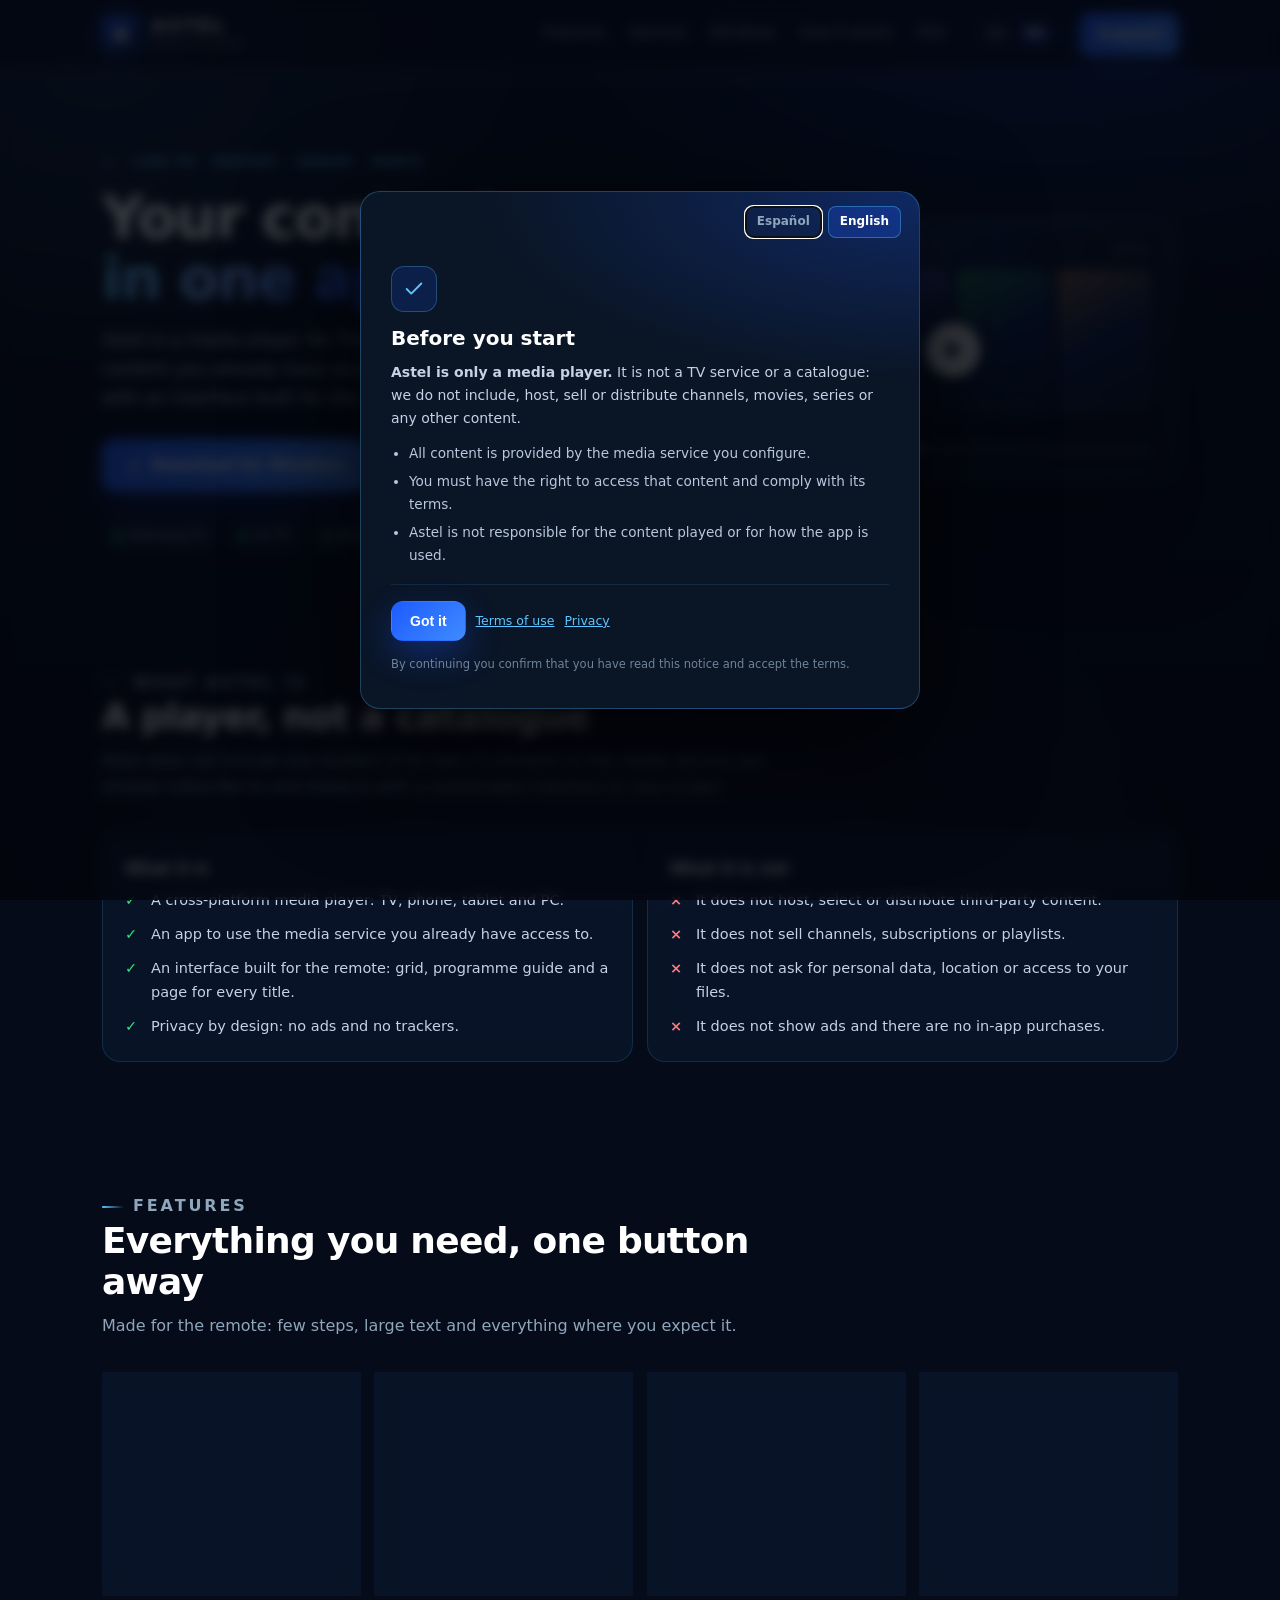
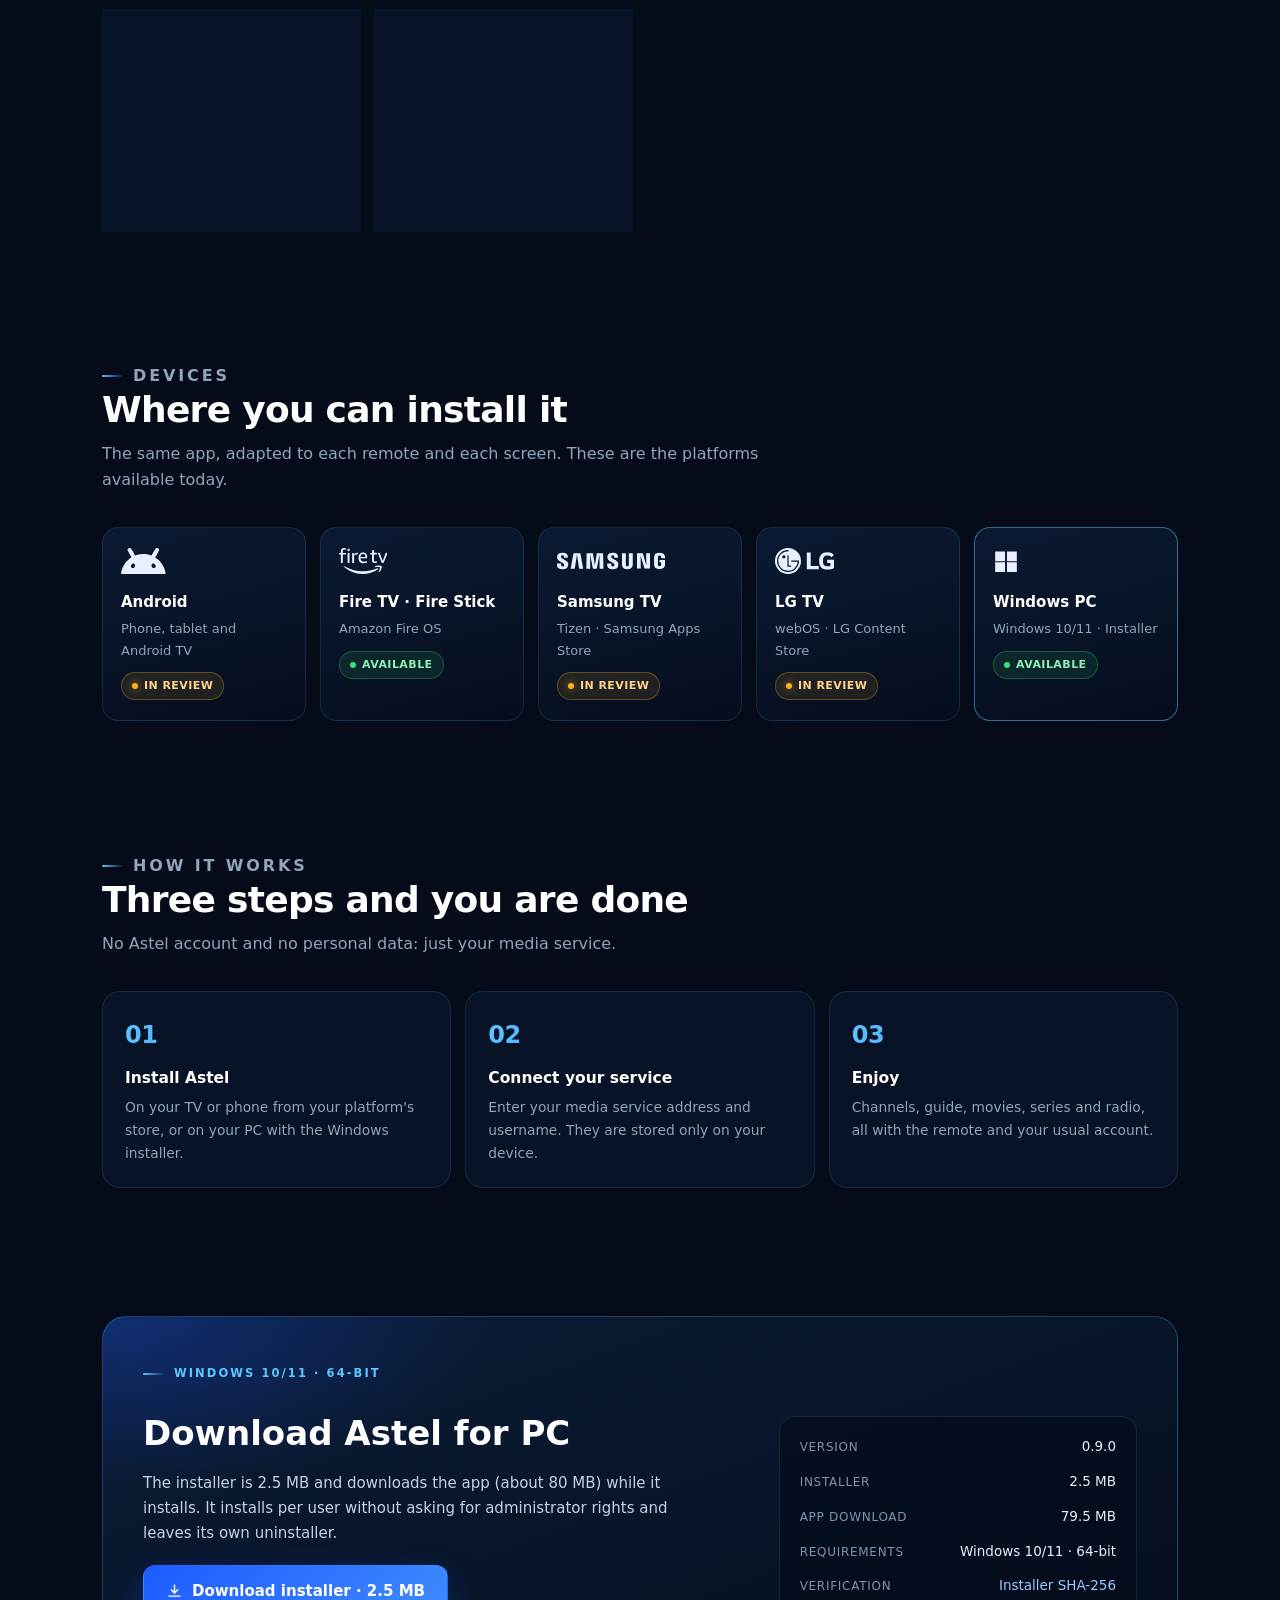
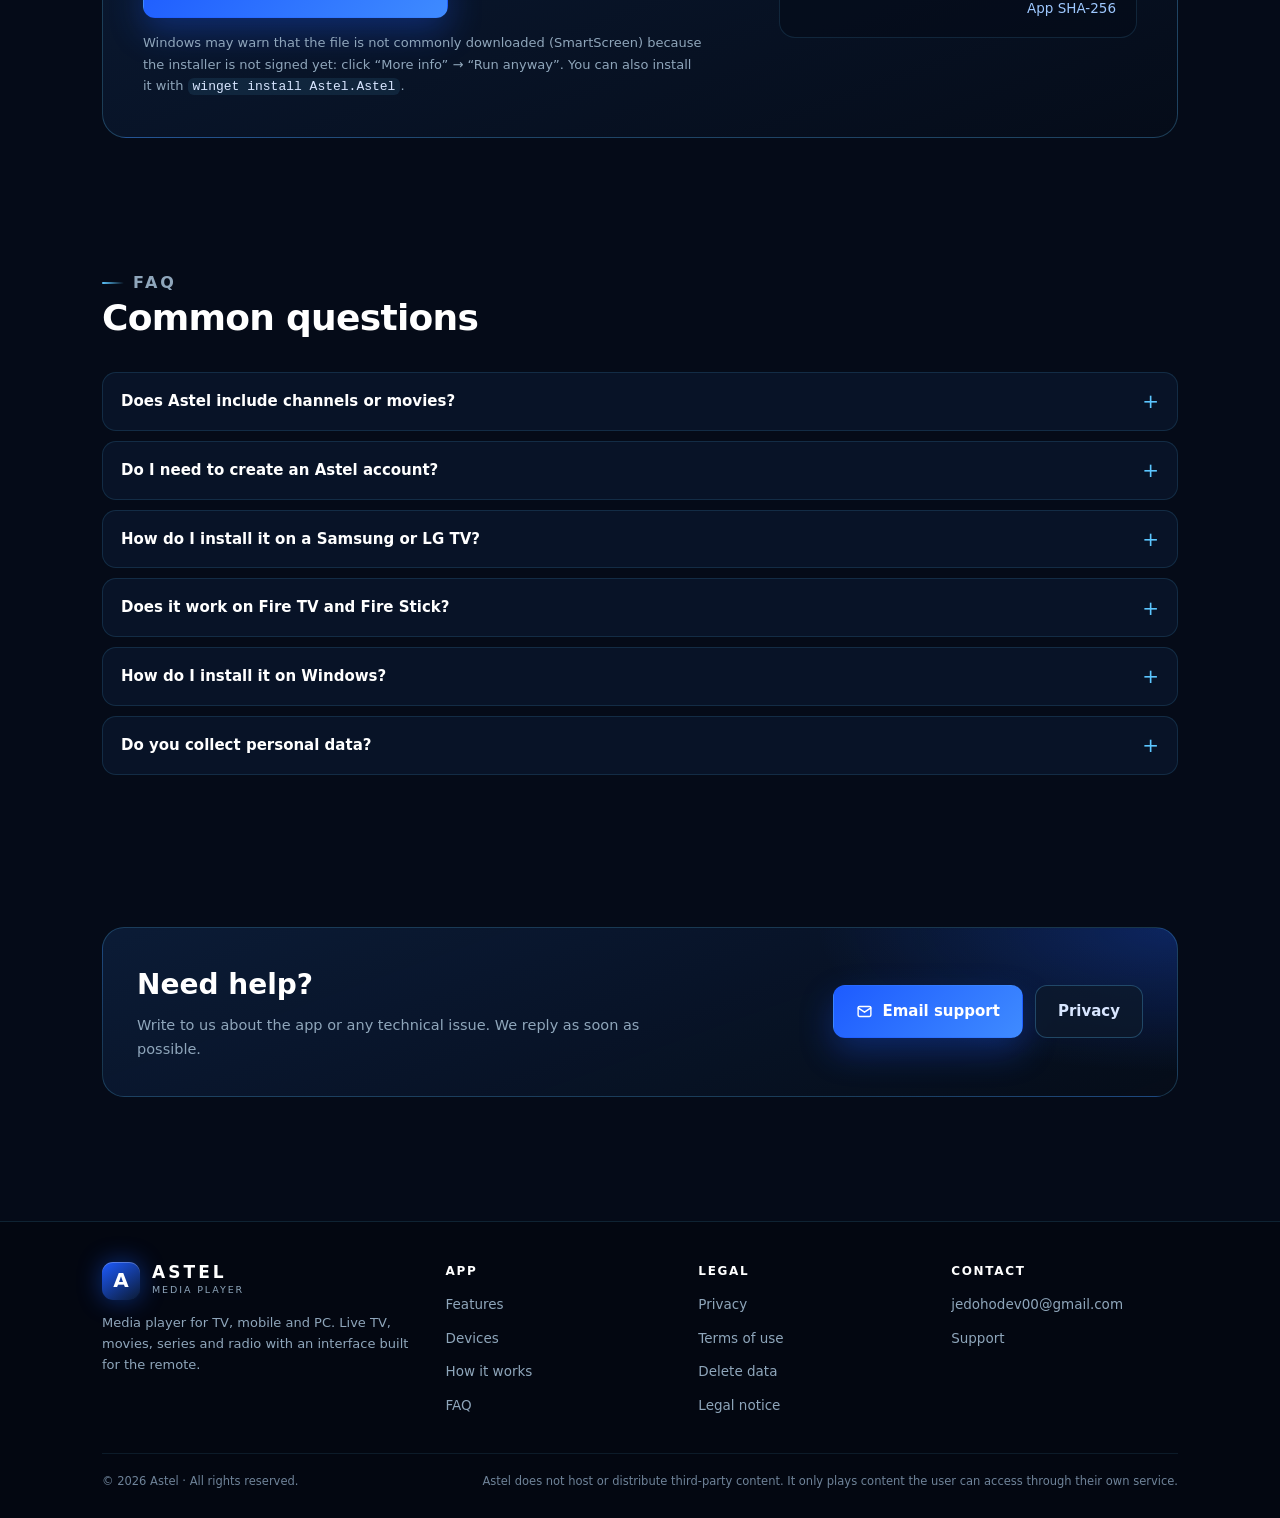
==== commit a0748ff2: "Add files via upload" ====
--- a/en/index.html
+++ b/en/index.html
@@ -7,7 +7,7 @@
 <meta name="description" content="Astel is a media player for Samsung TV, LG, Android, Fire TV and Windows. Live TV, movies, series and radio with an interface built for the remote control.">
 <meta name="theme-color" content="#050B18">
 <link rel="icon" href="data:image/svg+xml,%3Csvg xmlns='http://www.w3.org/2000/svg' viewBox='0 0 64 64'%3E%3Cdefs%3E%3ClinearGradient id='g' x1='0' y1='0' x2='1' y2='1'%3E%3Cstop offset='0' stop-color='%231D5BFF'/%3E%3Cstop offset='1' stop-color='%230B1A33'/%3E%3C/linearGradient%3E%3C/defs%3E%3Crect width='64' height='64' rx='16' fill='url(%23g)'/%3E%3Ctext x='32' y='45' font-family='Arial,sans-serif' font-size='38' font-weight='900' fill='%23fff' text-anchor='middle'%3EA%3C/text%3E%3C/svg%3E">
-<link rel="stylesheet" href="../assets/estilo.css">
+<link rel="stylesheet" href="../assets/estilo.css?v=20261114c">
 <meta property="og:type" content="website">
 <meta property="og:title" content="Astel · Media player">
 <meta property="og:description" content="Live TV, movies, series and radio on Samsung TV, LG, Android, Fire TV and Windows.">
@@ -27,6 +27,7 @@
     <nav class="nav" aria-label="Main">
       <a href="#features">Features</a>
       <a href="#devices">Devices</a>
+      <a href="#download">Windows</a>
       <a href="#how">How it works</a>
       <a href="#faq">FAQ</a>
       <span class="idioma" aria-label="Language">
@@ -42,13 +43,14 @@
         <svg width="14" height="14" viewBox="0 0 24 24" fill="none" stroke="currentColor" stroke-width="2.2" stroke-linecap="round" aria-hidden="true"><path d="M4 7h16M4 12h16M4 17h16"/></svg>
       </summary>
       <nav aria-label="Main (mobile)">
-        <a href="#features"><svg viewBox="0 0 24 24" fill="none" stroke="currentColor" stroke-width="1.7" stroke-linecap="round" stroke-linejoin="round" aria-hidden="true"><rect width="20" height="15" x="2" y="7" rx="2" ry="2"/><polyline points="17 2 12 7 7 2"/></svg>Features</a>
-        <a href="#devices"><svg viewBox="0 0 24 24" fill="none" stroke="currentColor" stroke-width="1.7" stroke-linecap="round" stroke-linejoin="round" aria-hidden="true"><path d="M18 8V6a2 2 0 0 0-2-2H4a2 2 0 0 0-2 2v7a2 2 0 0 0 2 2h8"/><path d="M10 19v-3.96 3.15"/><path d="M7 19h5"/><rect width="6" height="10" x="16" y="12" rx="2"/></svg>Devices</a>
-        <a href="#how"><svg viewBox="0 0 24 24" fill="none" stroke="currentColor" stroke-width="1.7" stroke-linecap="round" stroke-linejoin="round" aria-hidden="true"><circle cx="6" cy="19" r="3"/><path d="M9 19h8.5a3.5 3.5 0 0 0 0-7h-11a3.5 3.5 0 0 1 0-7H15"/><circle cx="18" cy="5" r="3"/></svg>How it works</a>
-        <a href="#faq"><svg viewBox="0 0 24 24" fill="none" stroke="currentColor" stroke-width="1.7" stroke-linecap="round" stroke-linejoin="round" aria-hidden="true"><circle cx="12" cy="12" r="10"/><path d="M9.09 9a3 3 0 0 1 5.83 1c0 2-3 3-3 3"/><path d="M12 17h.01"/></svg>FAQ</a>
-        <a href="#contact"><svg viewBox="0 0 24 24" fill="none" stroke="currentColor" stroke-width="1.7" stroke-linecap="round" stroke-linejoin="round" aria-hidden="true"><circle cx="12" cy="12" r="10"/><path d="m4.93 4.93 4.24 4.24"/><path d="m14.83 9.17 4.24-4.24"/><path d="m14.83 14.83 4.24 4.24"/><path d="m9.17 14.83-4.24 4.24"/><circle cx="12" cy="12" r="4"/></svg>Support</a>
-        <a href="privacy.html"><svg viewBox="0 0 24 24" fill="none" stroke="currentColor" stroke-width="1.7" stroke-linecap="round" stroke-linejoin="round" aria-hidden="true"><path d="M20 13c0 5-3.5 7.5-7.66 8.95a1 1 0 0 1-.67-.01C7.5 20.5 4 18 4 13V6a1 1 0 0 1 1-1c2 0 4.5-1.2 6.24-2.72a1.17 1.17 0 0 1 1.52 0C14.51 3.81 17 5 19 5a1 1 0 0 1 1 1z"/><path d="m9 12 2 2 4-4"/></svg>Privacy</a>
-        <a href="terms.html"><svg viewBox="0 0 24 24" fill="none" stroke="currentColor" stroke-width="1.7" stroke-linecap="round" stroke-linejoin="round" aria-hidden="true"><path d="M15 2H6a2 2 0 0 0-2 2v16a2 2 0 0 0 2 2h12a2 2 0 0 0 2-2V7Z"/><path d="M14 2v4a2 2 0 0 0 2 2h4"/><path d="M10 9H8"/><path d="M16 13H8"/><path d="M16 17H8"/></svg>Terms</a>
+        <a href="#features"><svg viewBox="0 0 24 24" width="19" height="19" fill="none" stroke="currentColor" stroke-width="1.7" stroke-linecap="round" stroke-linejoin="round" aria-hidden="true"><rect width="20" height="15" x="2" y="7" rx="2" ry="2"/><polyline points="17 2 12 7 7 2"/></svg>Features</a>
+        <a href="#devices"><svg viewBox="0 0 24 24" width="19" height="19" fill="none" stroke="currentColor" stroke-width="1.7" stroke-linecap="round" stroke-linejoin="round" aria-hidden="true"><path d="M18 8V6a2 2 0 0 0-2-2H4a2 2 0 0 0-2 2v7a2 2 0 0 0 2 2h8"/><path d="M10 19v-3.96 3.15"/><path d="M7 19h5"/><rect width="6" height="10" x="16" y="12" rx="2"/></svg>Devices</a>
+        <a href="#how"><svg viewBox="0 0 24 24" width="19" height="19" fill="none" stroke="currentColor" stroke-width="1.7" stroke-linecap="round" stroke-linejoin="round" aria-hidden="true"><circle cx="6" cy="19" r="3"/><path d="M9 19h8.5a3.5 3.5 0 0 0 0-7h-11a3.5 3.5 0 0 1 0-7H15"/><circle cx="18" cy="5" r="3"/></svg>How it works</a>
+        <a href="#download"><svg viewBox="0 0 24 24" width="19" height="19" fill="none" stroke="currentColor" stroke-width="1.7" stroke-linecap="round" stroke-linejoin="round" aria-hidden="true"><path d="M12 3v11"/><path d="M7.5 9.5 12 14l4.5-4.5"/><path d="M4 18.5h16"/></svg>Windows</a>
+        <a href="#faq"><svg viewBox="0 0 24 24" width="19" height="19" fill="none" stroke="currentColor" stroke-width="1.7" stroke-linecap="round" stroke-linejoin="round" aria-hidden="true"><circle cx="12" cy="12" r="10"/><path d="M9.09 9a3 3 0 0 1 5.83 1c0 2-3 3-3 3"/><path d="M12 17h.01"/></svg>FAQ</a>
+        <a href="#contact"><svg viewBox="0 0 24 24" width="19" height="19" fill="none" stroke="currentColor" stroke-width="1.7" stroke-linecap="round" stroke-linejoin="round" aria-hidden="true"><circle cx="12" cy="12" r="10"/><path d="m4.93 4.93 4.24 4.24"/><path d="m14.83 9.17 4.24-4.24"/><path d="m14.83 14.83 4.24 4.24"/><path d="m9.17 14.83-4.24 4.24"/><circle cx="12" cy="12" r="4"/></svg>Support</a>
+        <a href="privacy.html"><svg viewBox="0 0 24 24" width="19" height="19" fill="none" stroke="currentColor" stroke-width="1.7" stroke-linecap="round" stroke-linejoin="round" aria-hidden="true"><path d="M20 13c0 5-3.5 7.5-7.66 8.95a1 1 0 0 1-.67-.01C7.5 20.5 4 18 4 13V6a1 1 0 0 1 1-1c2 0 4.5-1.2 6.24-2.72a1.17 1.17 0 0 1 1.52 0C14.51 3.81 17 5 19 5a1 1 0 0 1 1 1z"/><path d="m9 12 2 2 4-4"/></svg>Privacy</a>
+        <a href="terms.html"><svg viewBox="0 0 24 24" width="19" height="19" fill="none" stroke="currentColor" stroke-width="1.7" stroke-linecap="round" stroke-linejoin="round" aria-hidden="true"><path d="M15 2H6a2 2 0 0 0-2 2v16a2 2 0 0 0 2 2h12a2 2 0 0 0 2-2V7Z"/><path d="M14 2v4a2 2 0 0 0 2 2h4"/><path d="M10 9H8"/><path d="M16 13H8"/><path d="M16 17H8"/></svg>Terms</a>
         <span class="idioma" aria-label="Language">
           <a href="../index.html" hreflang="es" lang="es">ES</a>
           <span class="activo">EN</span>
@@ -72,10 +74,11 @@
       </p>
 
       <div class="acciones">
-        <a class="btn" href="#devices">
-          <svg viewBox="0 0 24 24" fill="none" stroke="currentColor" stroke-width="2" stroke-linecap="round" stroke-linejoin="round" aria-hidden="true"><rect x="2" y="5" width="20" height="13" rx="2"/><path d="M8 21h8"/></svg>
-          See devices
+        <a class="btn" href="https://update.apppilot.top/WS/Astel-Setup-0.9.0-lite.exe" rel="noopener">
+          <svg viewBox="0 0 24 24" fill="none" stroke="currentColor" stroke-width="2" stroke-linecap="round" stroke-linejoin="round" aria-hidden="true"><path d="M12 3v11"/><path d="M7.5 9.5 12 14l4.5-4.5"/><path d="M4 18.5h16"/></svg>
+          Download for Windows
         </a>
+        <a class="btn alt" href="#devices">See devices</a>
         <a class="btn alt" href="#features">Features</a>
       </div>
 
@@ -226,14 +229,14 @@
         <span class="estado revision">In review</span>
       </article>
 
-      <article class="dispositivo">
+      <a class="dispositivo descargable" href="#download">
         <span class="marca-icono" aria-hidden="true">
           <svg viewBox="0 0 24 24" role="img"><path d="M2 3.2h9.1v9.1H2zM12.9 3.2H22v9.1h-9.1zM2 13.1h9.1v9.1H2zM12.9 13.1H22v9.1h-9.1z"/></svg>
         </span>
         <b>Windows PC</b>
-        <span>Desktop installer</span>
-        <span class="estado revision">In review</span>
-      </article>
+        <span>Windows 10/11 · Installer</span>
+        <span class="estado">Available</span>
+      </a>
     </div>
   </section>
 
@@ -248,7 +251,7 @@
     <div class="pasos">
       <article class="paso">
         <b>Install Astel</b>
-        <span>On your TV, phone or PC, from your platform's store.</span>
+        <span>On your TV or phone from your platform's store, or on your PC with the Windows installer.</span>
       </article>
       <article class="paso">
         <b>Connect your service</b>
@@ -258,6 +261,37 @@
         <b>Enjoy</b>
         <span>Channels, guide, movies, series and radio, all with the remote and your usual account.</span>
       </article>
+    </div>
+  </section>
+
+  <!-- ===================================================== download -->
+  <section class="seccion wrap" id="download">
+    <div class="descarga">
+      <div class="descarga-texto">
+        <p class="kicker">Windows 10/11 · 64-bit</p>
+        <h2>Download Astel for PC</h2>
+        <p class="descarga-intro">The installer is 2.5 MB and downloads the app (about 80 MB) while it installs. It installs per user without asking for administrator rights and leaves its own uninstaller.</p>
+
+        <div class="acciones">
+          <a class="btn" href="https://update.apppilot.top/WS/Astel-Setup-0.9.0-lite.exe" rel="noopener">
+            <svg viewBox="0 0 24 24" fill="none" stroke="currentColor" stroke-width="2" stroke-linecap="round" stroke-linejoin="round" aria-hidden="true"><path d="M12 3v11"/><path d="M7.5 9.5 12 14l4.5-4.5"/><path d="M4 18.5h16"/></svg>
+            Download installer · 2.5 MB
+          </a>
+        </div>
+
+        <p class="descarga-nota">Windows may warn that the file is not commonly downloaded (SmartScreen) because the installer is not signed yet: click “More info” → “Run anyway”. You can also install it with <code>winget install Astel.Astel</code>.</p>
+      </div>
+
+      <dl class="descarga-datos">
+        <div><dt>Version</dt><dd>0.9.0</dd></div>
+        <div><dt>Installer</dt><dd>2.5 MB</dd></div>
+        <div><dt>App download</dt><dd>79.5 MB</dd></div>
+        <div><dt>Requirements</dt><dd>Windows 10/11 · 64-bit</dd></div>
+        <div><dt>Verification</dt><dd>
+          <a href="https://update.apppilot.top/WS/Astel-Setup-0.9.0-lite.exe.sha256">Installer SHA-256</a><br>
+          <a href="https://update.apppilot.top/WS/Astel-0.9.0.7z.sha256">App SHA-256</a>
+        </dd></div>
+      </dl>
     </div>
   </section>
 
@@ -287,6 +321,11 @@
       <details>
         <summary>Does it work on Fire TV and Fire Stick?</summary>
         <p>Yes, on Fire OS devices. The interface switches to TV mode automatically and works with the Fire remote.</p>
+      </details>
+
+      <details>
+        <summary>How do I install it on Windows?</summary>
+        <p>Download the installer and run it: the app is downloaded during installation and appears in the Start menu, with no administrator rights needed. If Windows shows a SmartScreen warning, click “More info” → “Run anyway”.</p>
       </details>
 
       <details>
--- a/assets/estilo.css
+++ b/assets/estilo.css
@@ -775,6 +775,49 @@
 .contacto p { margin: 0; color: var(--muted); font-size: 14.5px; max-width: 560px; }
 .contacto .acciones { margin: 0 0 0 auto; }
 
+/* descarga para Windows */
+.descarga {
+    display: grid;
+    grid-template-columns: 1.25fr .75fr;
+    gap: clamp(22px, 3vw, 40px);
+    align-items: center;
+    padding: clamp(24px, 3.4vw, 40px);
+    border-radius: 24px;
+    background:
+        radial-gradient(640px 280px at 0% 0%, rgba(29, 91, 255, .3), transparent 62%),
+        linear-gradient(160deg, rgba(13, 31, 60, .9), rgba(6, 13, 26, .84));
+    border: 1px solid rgba(92, 198, 255, .26);
+}
+
+.descarga h2 { margin: 6px 0 10px; color: #fff; font-size: clamp(24px, 3.2vw, 34px); }
+.descarga-intro { margin: 0 0 20px; color: #c6d1e6; font-size: 15px; max-width: 560px; }
+.descarga .acciones { margin-bottom: 14px; }
+.descarga-nota { margin: 0; color: var(--muted); font-size: 13px; max-width: 560px; }
+.descarga-nota code { background: rgba(92, 198, 255, .1); border-radius: 6px; padding: 1px 5px; color: #d8e6ff; }
+
+.descarga-datos {
+    margin: 0;
+    display: grid;
+    gap: 12px;
+    padding: 18px 20px;
+    border-radius: 16px;
+    border: 1px solid var(--linea);
+    background: rgba(5, 11, 24, .55);
+}
+
+.descarga-datos div { display: flex; justify-content: space-between; gap: 12px; align-items: baseline; }
+.descarga-datos dt { color: #7f95ad; font-size: 12px; text-transform: uppercase; letter-spacing: .06em; }
+.descarga-datos dd { margin: 0; color: #e6eefc; font-size: 13.5px; text-align: right; }
+.descarga-datos a { color: #9ec8ff; text-decoration: none; }
+.descarga-datos a:hover { text-decoration: underline; }
+
+a.dispositivo { color: inherit; text-decoration: none; }
+a.dispositivo.descargable { border-color: rgba(92, 198, 255, .5); }
+
+@media (max-width: 860px) {
+    .descarga { grid-template-columns: 1fr; }
+}
+
 /* aviso legal breve */
 .aviso {
     border-left: 3px solid var(--blue);
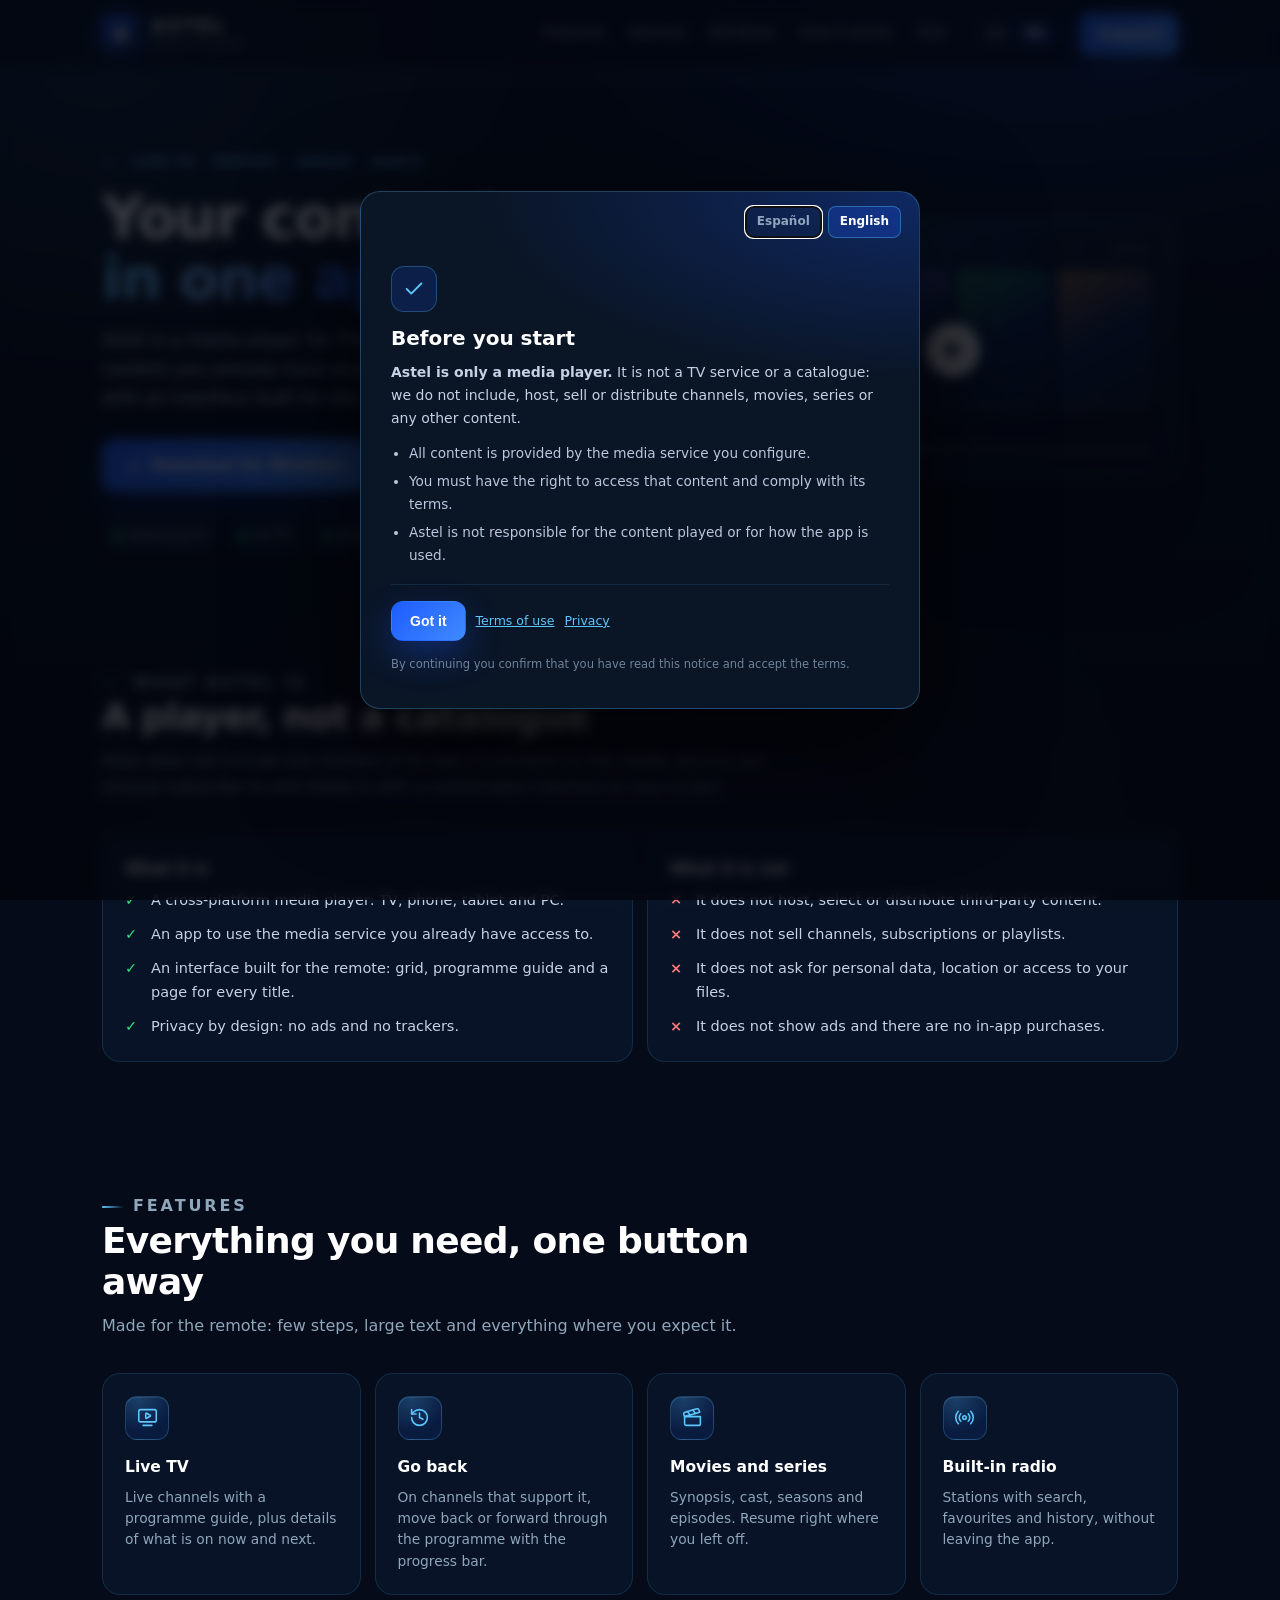
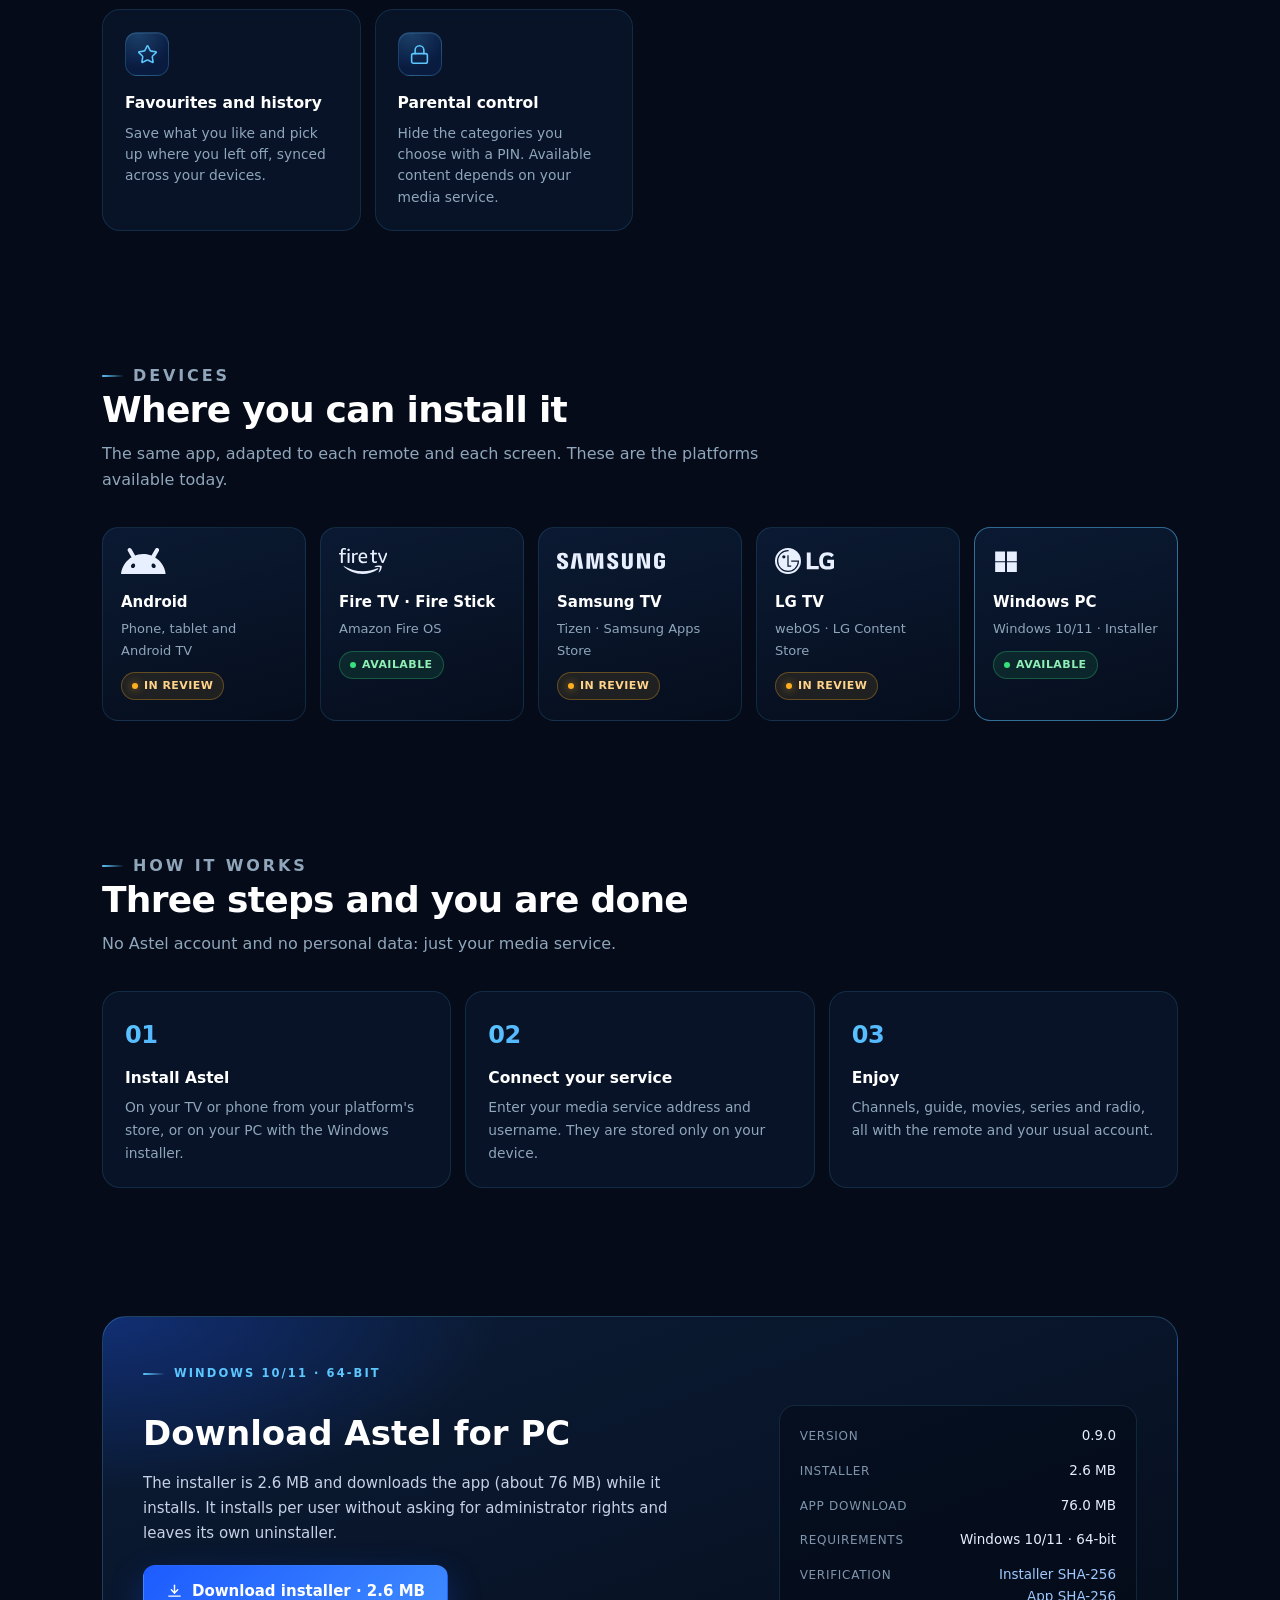
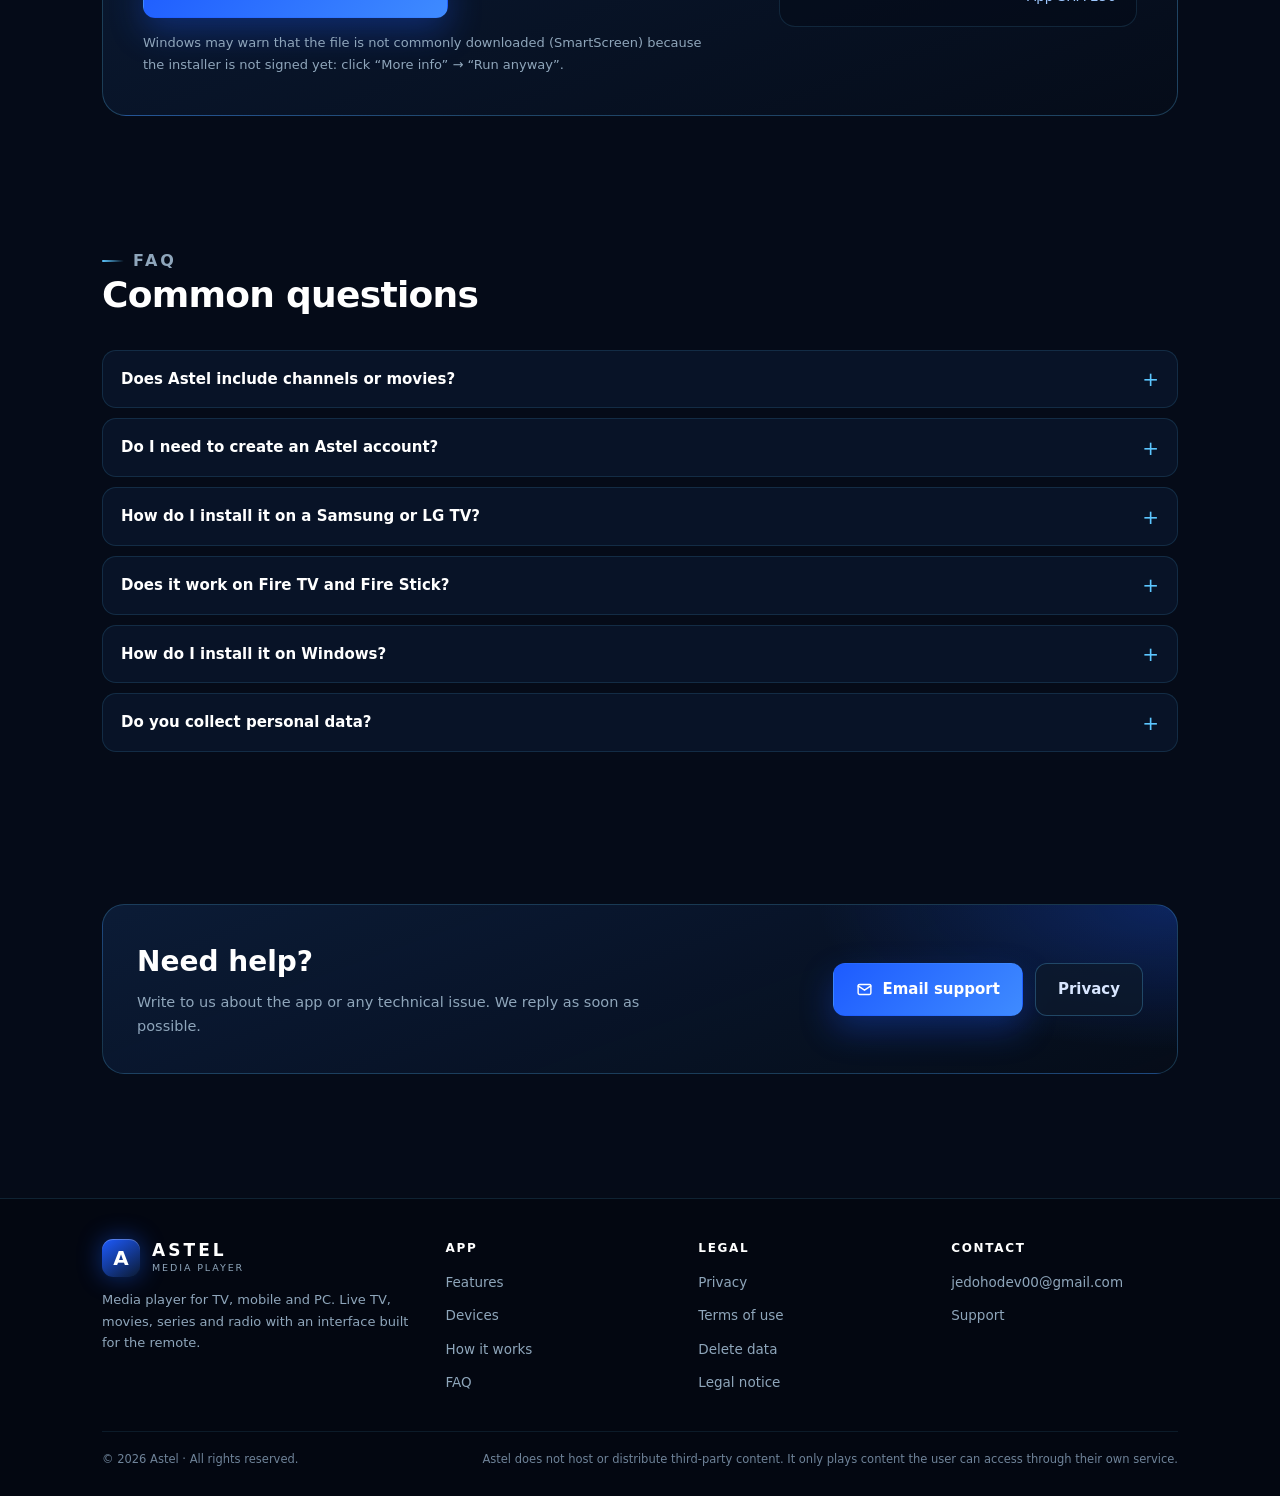
==== commit 1dd222ee: "Add files via upload" ====
--- a/en/index.html
+++ b/en/index.html
@@ -270,22 +270,22 @@
       <div class="descarga-texto">
         <p class="kicker">Windows 10/11 · 64-bit</p>
         <h2>Download Astel for PC</h2>
-        <p class="descarga-intro">The installer is 2.5 MB and downloads the app (about 80 MB) while it installs. It installs per user without asking for administrator rights and leaves its own uninstaller.</p>
+        <p class="descarga-intro">The installer is 2.6 MB and downloads the app (about 76 MB) while it installs. It installs per user without asking for administrator rights and leaves its own uninstaller.</p>
 
         <div class="acciones">
           <a class="btn" href="https://update.apppilot.top/WS/Astel-Setup-0.9.0-lite.exe" rel="noopener">
             <svg viewBox="0 0 24 24" fill="none" stroke="currentColor" stroke-width="2" stroke-linecap="round" stroke-linejoin="round" aria-hidden="true"><path d="M12 3v11"/><path d="M7.5 9.5 12 14l4.5-4.5"/><path d="M4 18.5h16"/></svg>
-            Download installer · 2.5 MB
+            Download installer · 2.6 MB
           </a>
         </div>
 
-        <p class="descarga-nota">Windows may warn that the file is not commonly downloaded (SmartScreen) because the installer is not signed yet: click “More info” → “Run anyway”. You can also install it with <code>winget install Astel.Astel</code>.</p>
+        <p class="descarga-nota">Windows may warn that the file is not commonly downloaded (SmartScreen) because the installer is not signed yet: click “More info” → “Run anyway”.</p>
       </div>
 
       <dl class="descarga-datos">
         <div><dt>Version</dt><dd>0.9.0</dd></div>
-        <div><dt>Installer</dt><dd>2.5 MB</dd></div>
-        <div><dt>App download</dt><dd>79.5 MB</dd></div>
+        <div><dt>Installer</dt><dd>2.6 MB</dd></div>
+        <div><dt>App download</dt><dd>76.0 MB</dd></div>
         <div><dt>Requirements</dt><dd>Windows 10/11 · 64-bit</dd></div>
         <div><dt>Verification</dt><dd>
           <a href="https://update.apppilot.top/WS/Astel-Setup-0.9.0-lite.exe.sha256">Installer SHA-256</a><br>
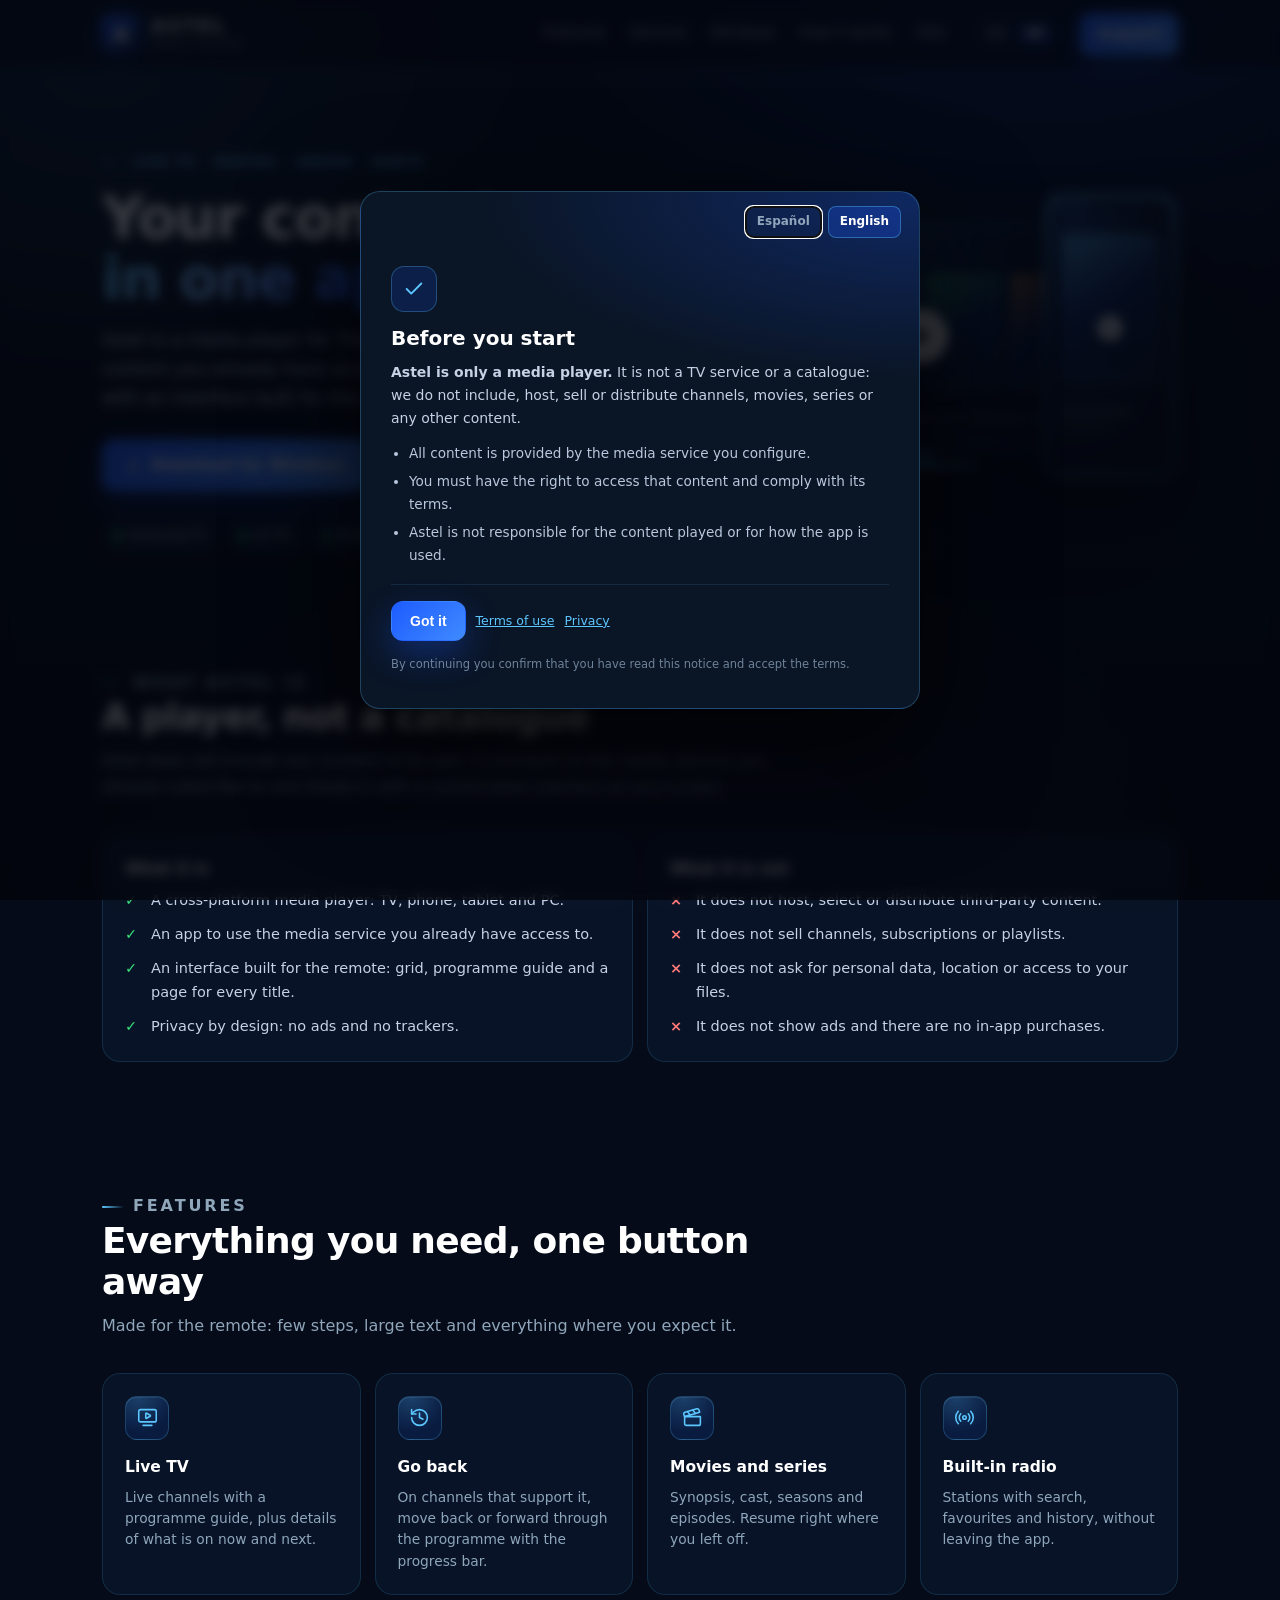
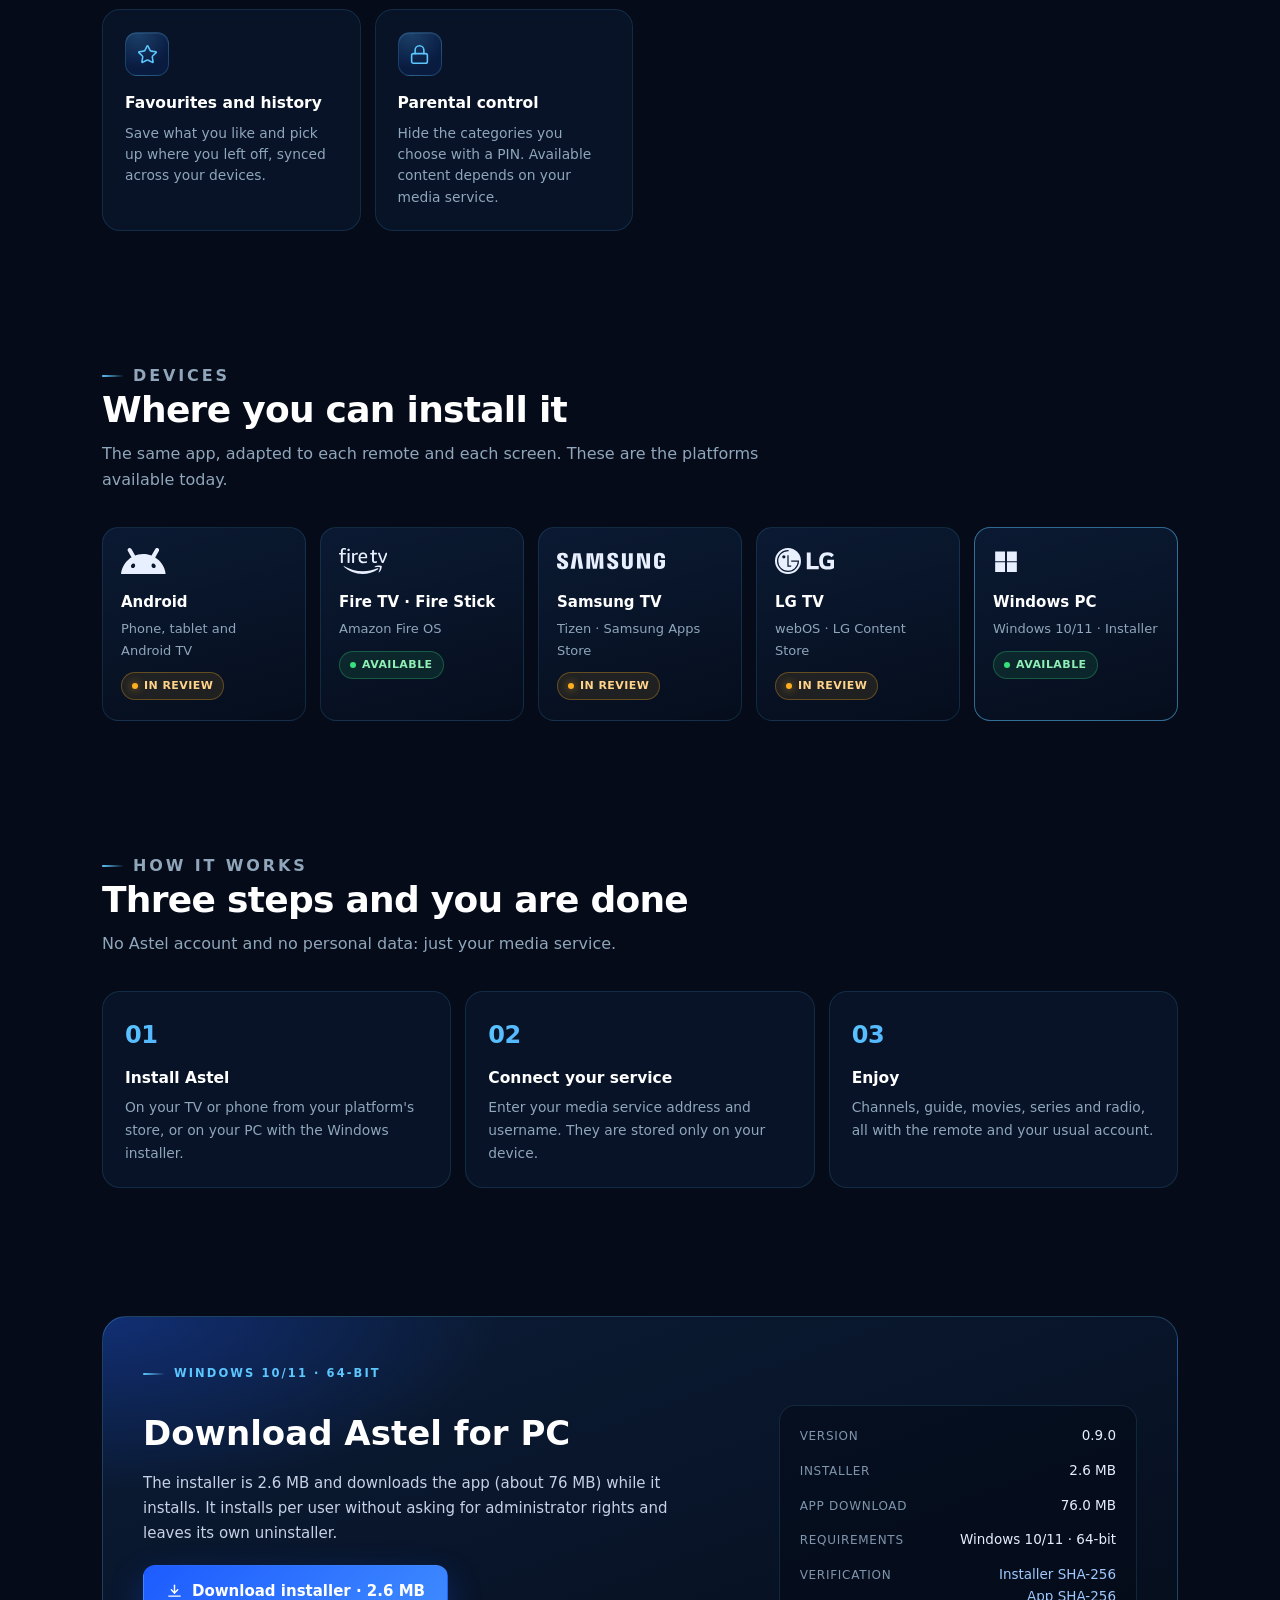
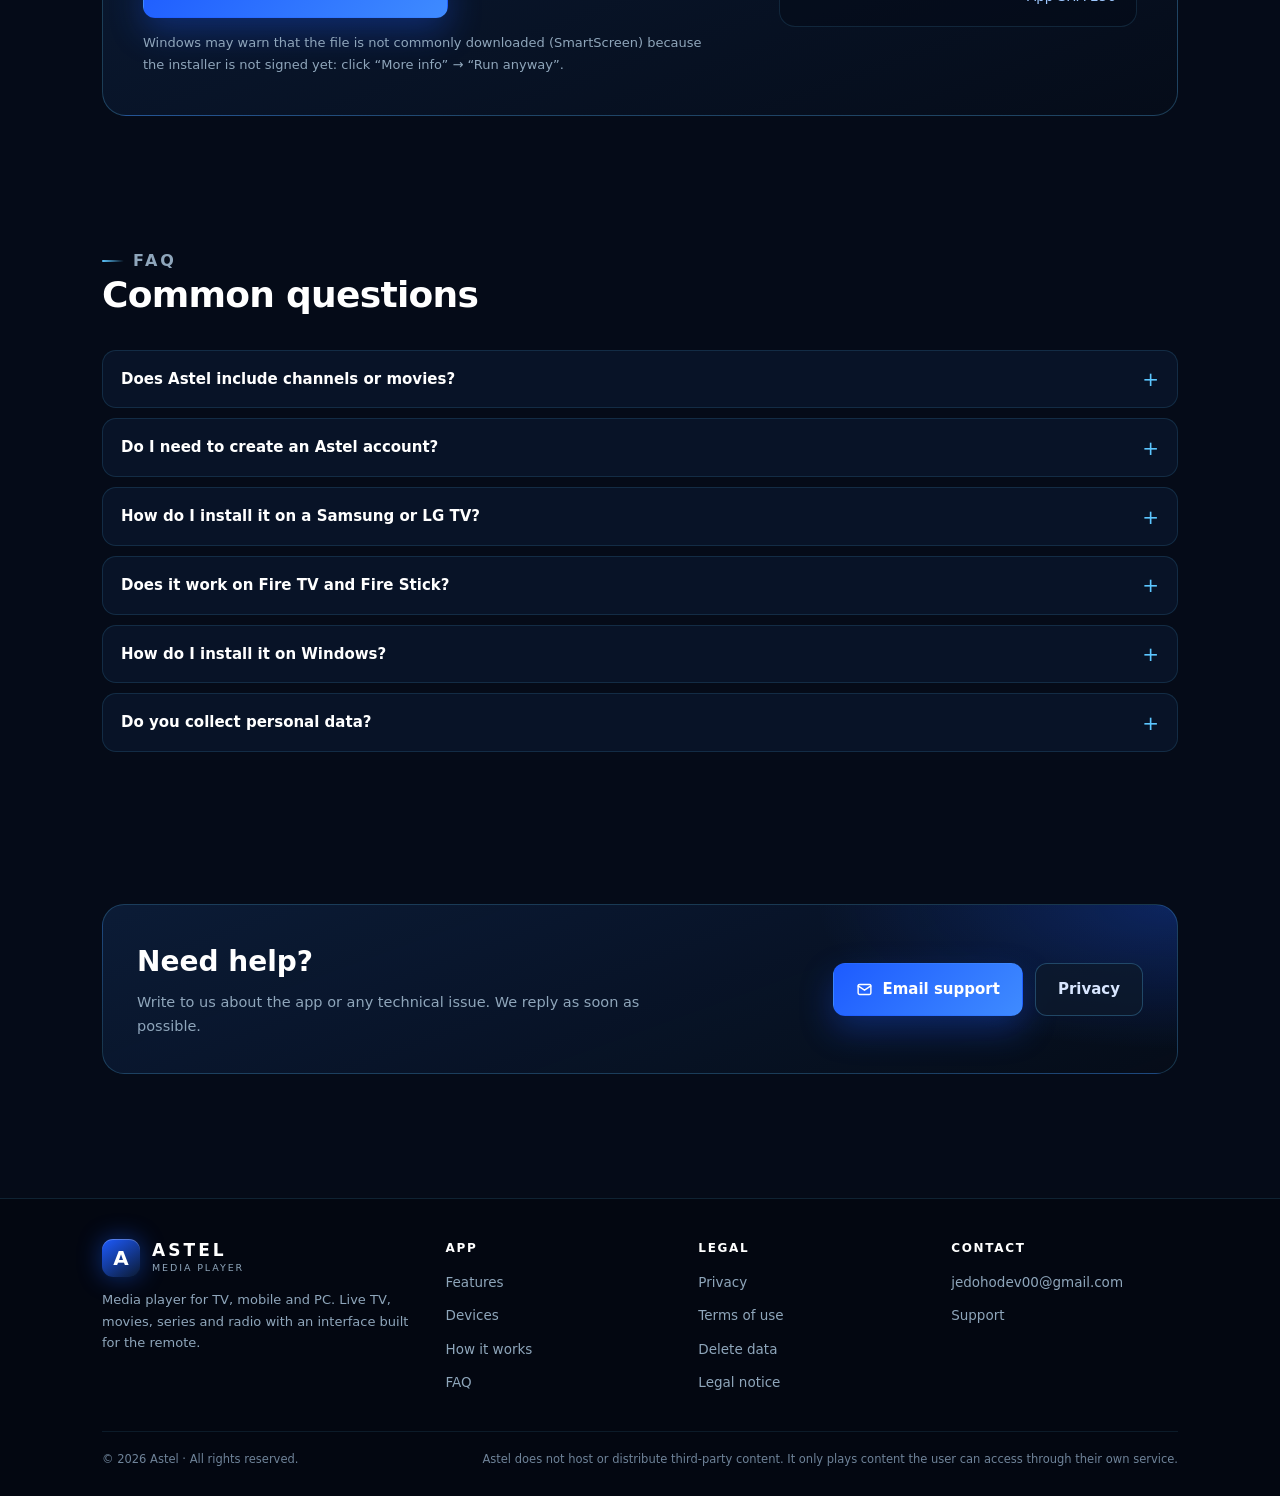
==== commit 1c74fb06: "Add files via upload" ====
--- a/en/index.html
+++ b/en/index.html
@@ -7,7 +7,7 @@
 <meta name="description" content="Astel is a media player for Samsung TV, LG, Android, Fire TV and Windows. Live TV, movies, series and radio with an interface built for the remote control.">
 <meta name="theme-color" content="#050B18">
 <link rel="icon" href="data:image/svg+xml,%3Csvg xmlns='http://www.w3.org/2000/svg' viewBox='0 0 64 64'%3E%3Cdefs%3E%3ClinearGradient id='g' x1='0' y1='0' x2='1' y2='1'%3E%3Cstop offset='0' stop-color='%231D5BFF'/%3E%3Cstop offset='1' stop-color='%230B1A33'/%3E%3C/linearGradient%3E%3C/defs%3E%3Crect width='64' height='64' rx='16' fill='url(%23g)'/%3E%3Ctext x='32' y='45' font-family='Arial,sans-serif' font-size='38' font-weight='900' fill='%23fff' text-anchor='middle'%3EA%3C/text%3E%3C/svg%3E">
-<link rel="stylesheet" href="../assets/estilo.css?v=20261114c">
+<link rel="stylesheet" href="../assets/estilo.css?v=20261116a">
 <meta property="og:type" content="website">
 <meta property="og:title" content="Astel · Media player">
 <meta property="og:description" content="Live TV, movies, series and radio on Samsung TV, LG, Android, Fire TV and Windows.">
@@ -91,7 +91,8 @@
       </div>
     </div>
 
-    <div class="maqueta" aria-hidden="true">
+    <div class="hero-dispositivos" aria-hidden="true">
+      <div class="maqueta">
       <div class="pantalla">
         <div class="franja">
           <span class="punto"></span><span class="punto"></span><span class="punto"></span>
@@ -103,6 +104,15 @@
         </div>
         <span class="reproducir"></span>
         <div class="barra"><i></i></div>
+      </div>
+      </div>
+      <div class="movil">
+        <div class="movil-pantalla">
+          <span class="movil-poster"></span>
+          <span class="movil-play"></span>
+          <span class="movil-linea l1"></span>
+          <span class="movil-linea l2"></span>
+        </div>
       </div>
     </div>
   </section>
--- a/assets/estilo.css
+++ b/assets/estilo.css
@@ -682,6 +682,25 @@
     box-shadow: 0 0 8px rgba(255, 176, 32, .7);
 }
 
+.estado.desarrollo {
+    color: #9ecbff;
+    background: rgba(92, 198, 255, .1);
+    border-color: rgba(92, 198, 255, .3);
+}
+
+.estado.desarrollo::before {
+    background: #5cc6ff;
+    box-shadow: 0 0 8px rgba(92, 198, 255, .7);
+}
+
+/* plataformas que aun no estan */
+.nota-plataformas {
+    margin: 14px 0 0;
+    color: var(--muted);
+    font-size: 13px;
+    line-height: 1.55;
+}
+
 /* pasos */
 .pasos {
     display: grid;
@@ -1133,3 +1152,130 @@
     font-size: 11.5px;
     color: #6f8399;
 }
+
+
+/* ------------------------------------------------------- TV + movil (hero) */
+
+.hero-dispositivos {
+    position: relative;
+    padding-bottom: 28px;
+}
+
+.hero-dispositivos .maqueta { width: 86%; }
+
+/* peana de la TV */
+.hero-dispositivos .maqueta::before {
+    content: "";
+    position: absolute;
+    left: 50%;
+    bottom: -13px;
+    width: 26px;
+    height: 13px;
+    transform: translateX(-50%);
+    background: linear-gradient(180deg, rgba(92, 198, 255, .35), rgba(11, 26, 51, .9));
+}
+
+.hero-dispositivos .maqueta::after {
+    content: "";
+    position: absolute;
+    left: 50%;
+    bottom: -19px;
+    width: 112px;
+    height: 7px;
+    transform: translateX(-50%);
+    border-radius: 4px;
+    background: linear-gradient(90deg, rgba(92, 198, 255, .16), rgba(92, 198, 255, .5), rgba(92, 198, 255, .16));
+    box-shadow: 0 8px 20px rgba(0, 0, 0, .5);
+}
+
+/* movil superpuesto a la derecha */
+.movil {
+    position: absolute;
+    right: 0;
+    bottom: 0;
+    width: 30%;
+    aspect-ratio: 9 / 19;
+    padding: 6px;
+    border-radius: 20px;
+    background: linear-gradient(165deg, rgba(92, 198, 255, .42), rgba(11, 26, 51, .95) 55%, rgba(5, 11, 24, 1));
+    border: 1px solid rgba(92, 198, 255, .38);
+    box-shadow: 0 26px 60px rgba(0, 0, 0, .65), inset 0 1px 0 rgba(255, 255, 255, .16);
+}
+
+.movil::before {
+    content: "";
+    position: absolute;
+    top: 8px;
+    left: 50%;
+    width: 30%;
+    height: 4px;
+    transform: translateX(-50%);
+    border-radius: 3px;
+    background: rgba(0, 0, 0, .55);
+    z-index: 3;
+}
+
+.movil-pantalla {
+    position: relative;
+    width: 100%;
+    height: 100%;
+    border-radius: 15px;
+    overflow: hidden;
+    background: radial-gradient(120% 100% at 20% 0%, #14366b 0%, #0a1830 50%, #050b18 100%);
+    border: 1px solid rgba(92, 198, 255, .12);
+}
+
+.movil-poster {
+    position: absolute;
+    left: 9%;
+    right: 9%;
+    top: 12%;
+    aspect-ratio: 2 / 3;
+    border-radius: 7px;
+    background: linear-gradient(150deg, rgba(92, 198, 255, .55), rgba(29, 91, 255, .18) 45%, rgba(11, 26, 51, .6));
+    border: 1px solid rgba(255, 255, 255, .1);
+}
+
+.movil-play {
+    position: absolute;
+    left: 50%;
+    top: 47%;
+    width: 24px;
+    height: 24px;
+    margin: -12px 0 0 -12px;
+    border-radius: 50%;
+    background: rgba(255, 255, 255, .88);
+    box-shadow: 0 6px 18px rgba(0, 0, 0, .45);
+}
+
+.movil-play::after {
+    content: "";
+    position: absolute;
+    left: 9px;
+    top: 6px;
+    border-left: 8px solid #0b1a33;
+    border-top: 6px solid transparent;
+    border-bottom: 6px solid transparent;
+}
+
+.movil-linea {
+    position: absolute;
+    height: 4px;
+    border-radius: 3px;
+    background: rgba(255, 255, 255, .22);
+}
+
+.movil-linea.l1 { left: 9%; right: 32%; bottom: 21%; }
+.movil-linea.l2 { left: 9%; right: 46%; bottom: 16%; background: rgba(255, 255, 255, .12); }
+
+@media (max-width: 860px) {
+    .hero-dispositivos .maqueta { width: 88%; }
+    .movil { width: 28%; }
+}
+
+@media (max-width: 520px) {
+    .hero-dispositivos { padding-bottom: 22px; }
+    .hero-dispositivos .maqueta { width: 86%; }
+    .movil { width: 30%; border-radius: 16px; padding: 5px; }
+    .movil-pantalla { border-radius: 12px; }
+}
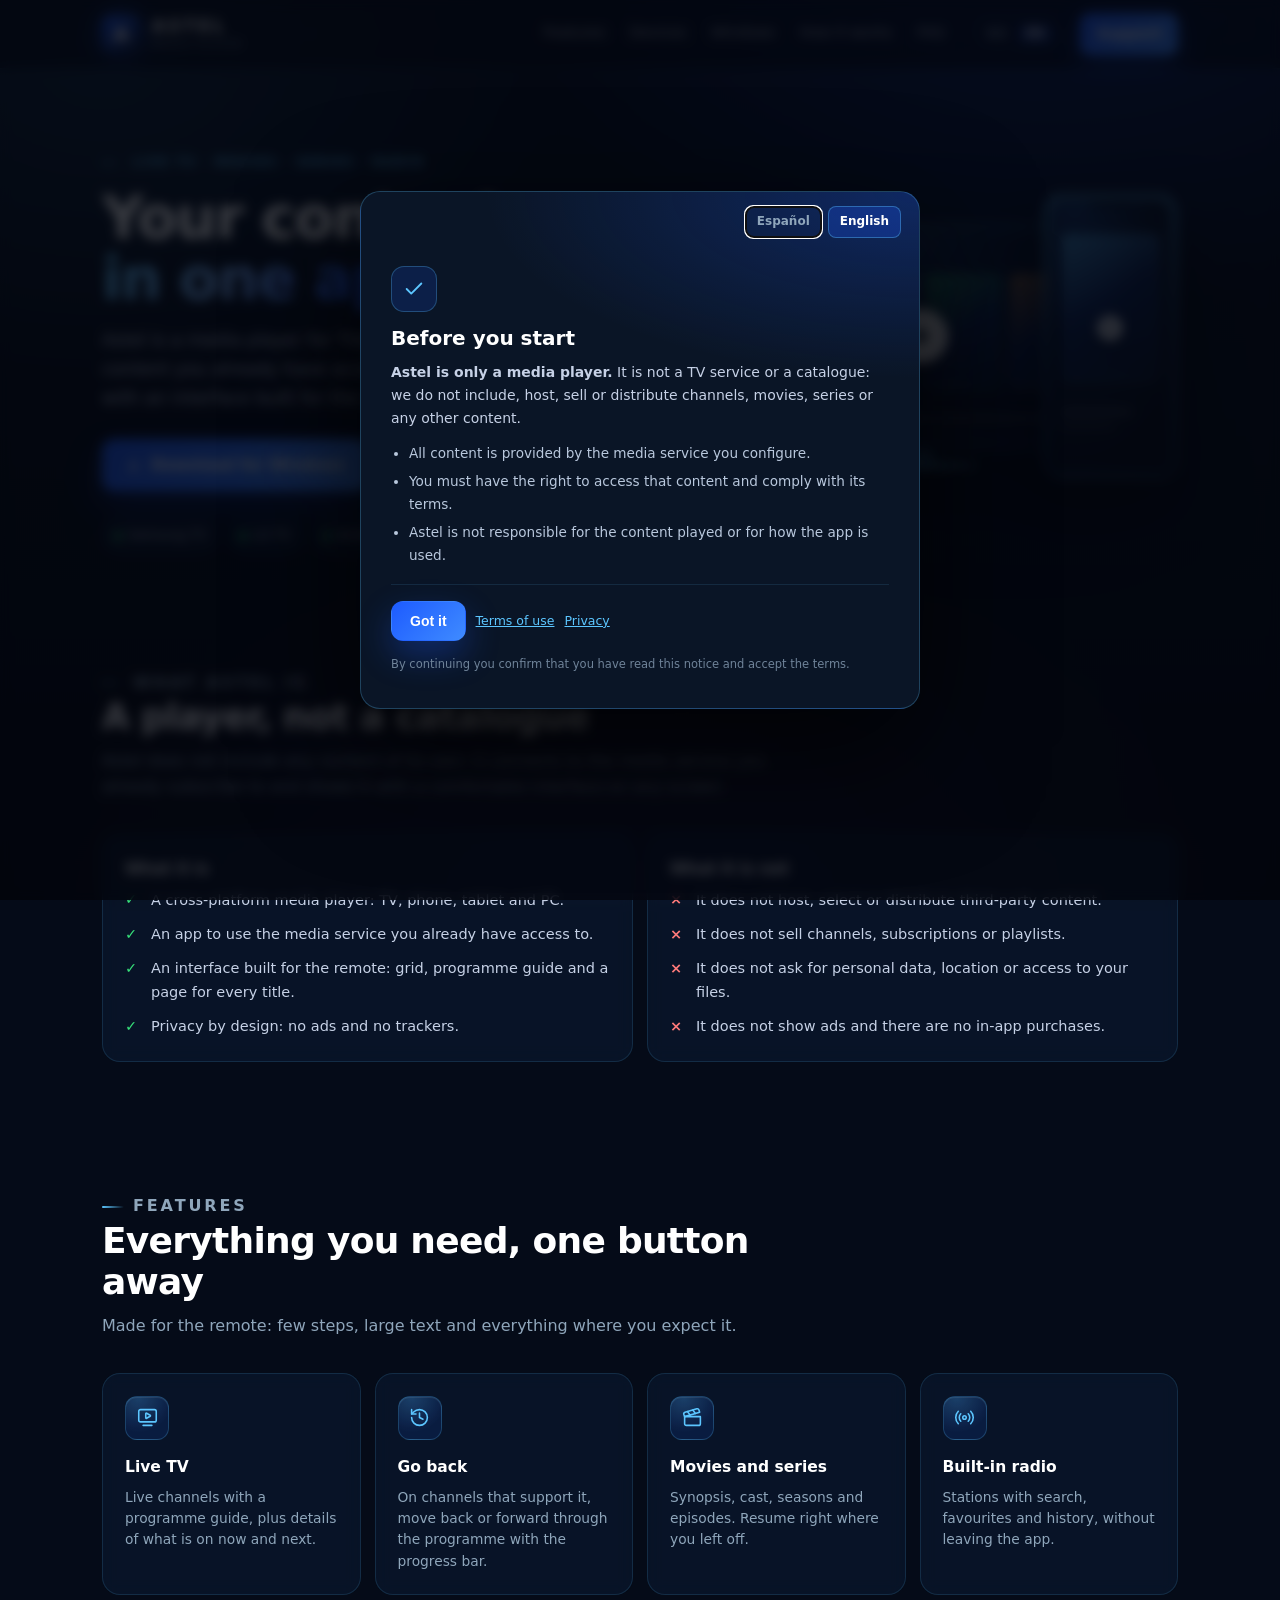
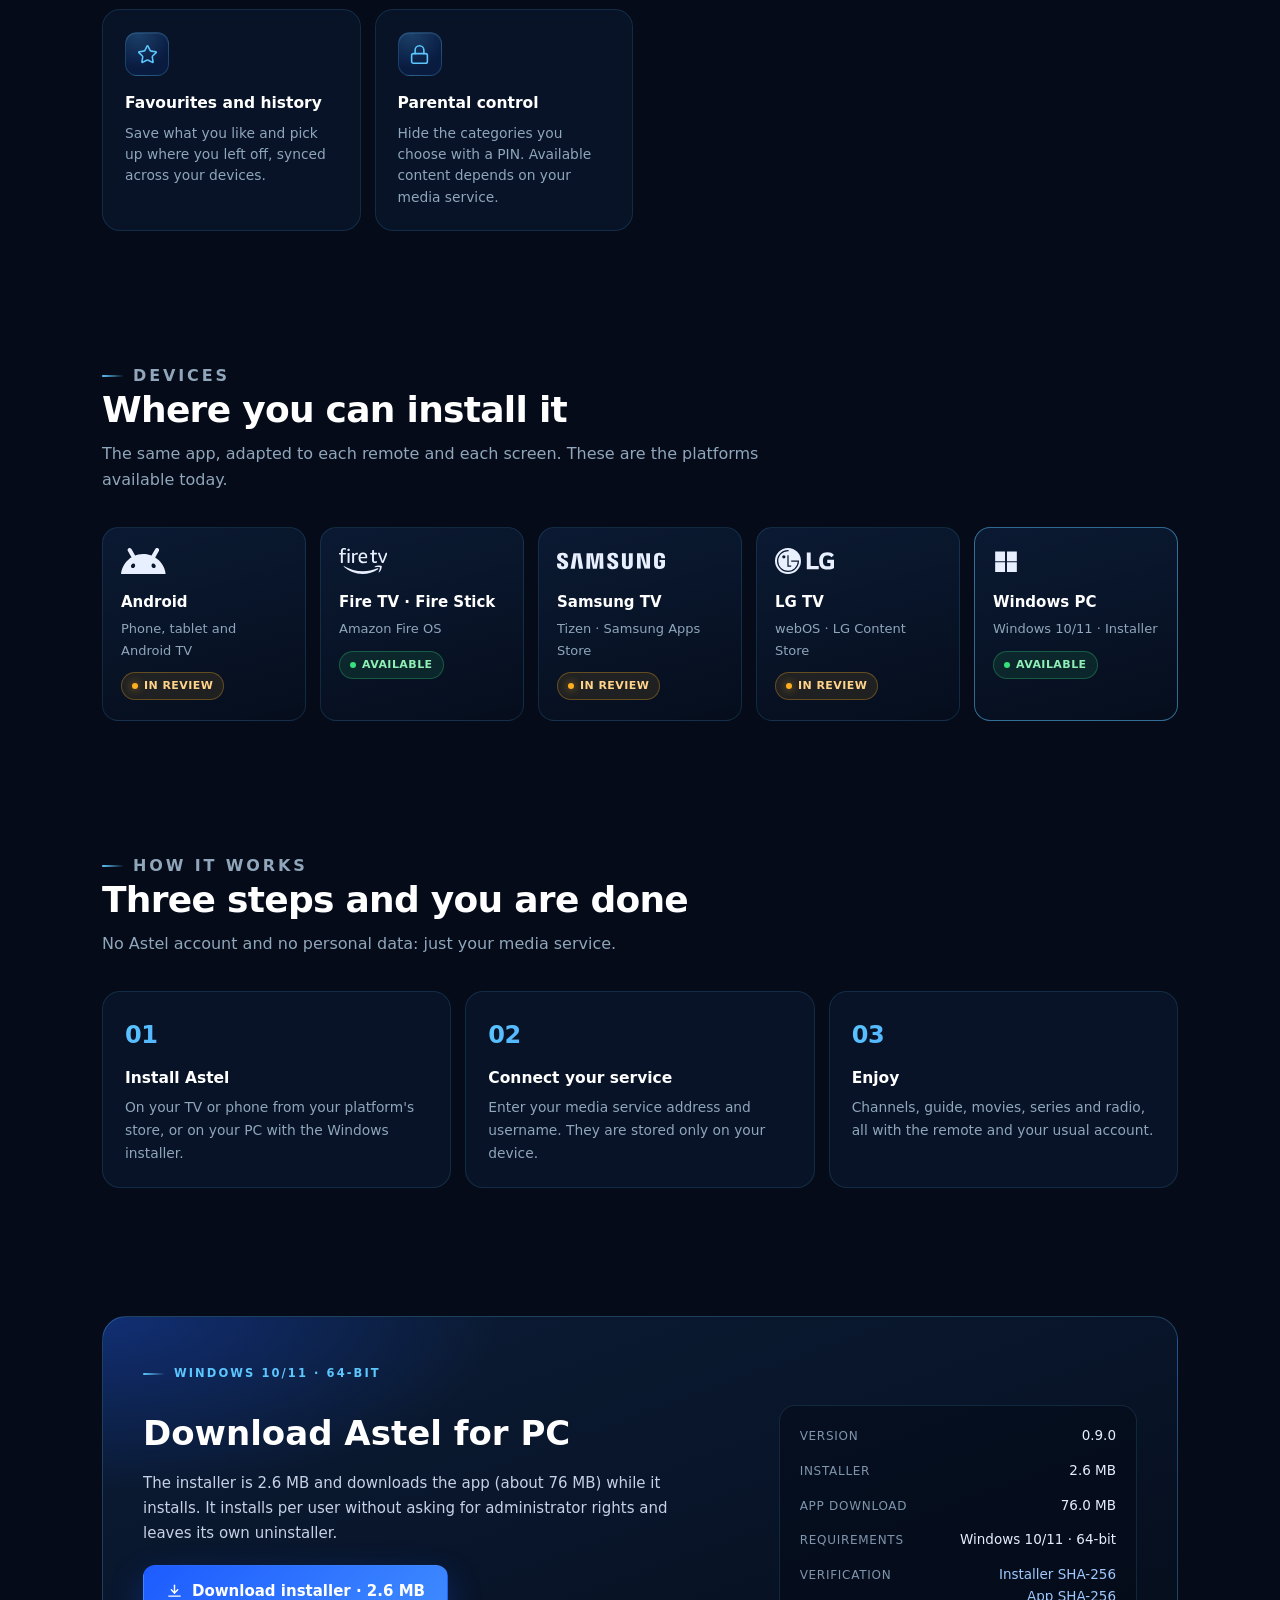
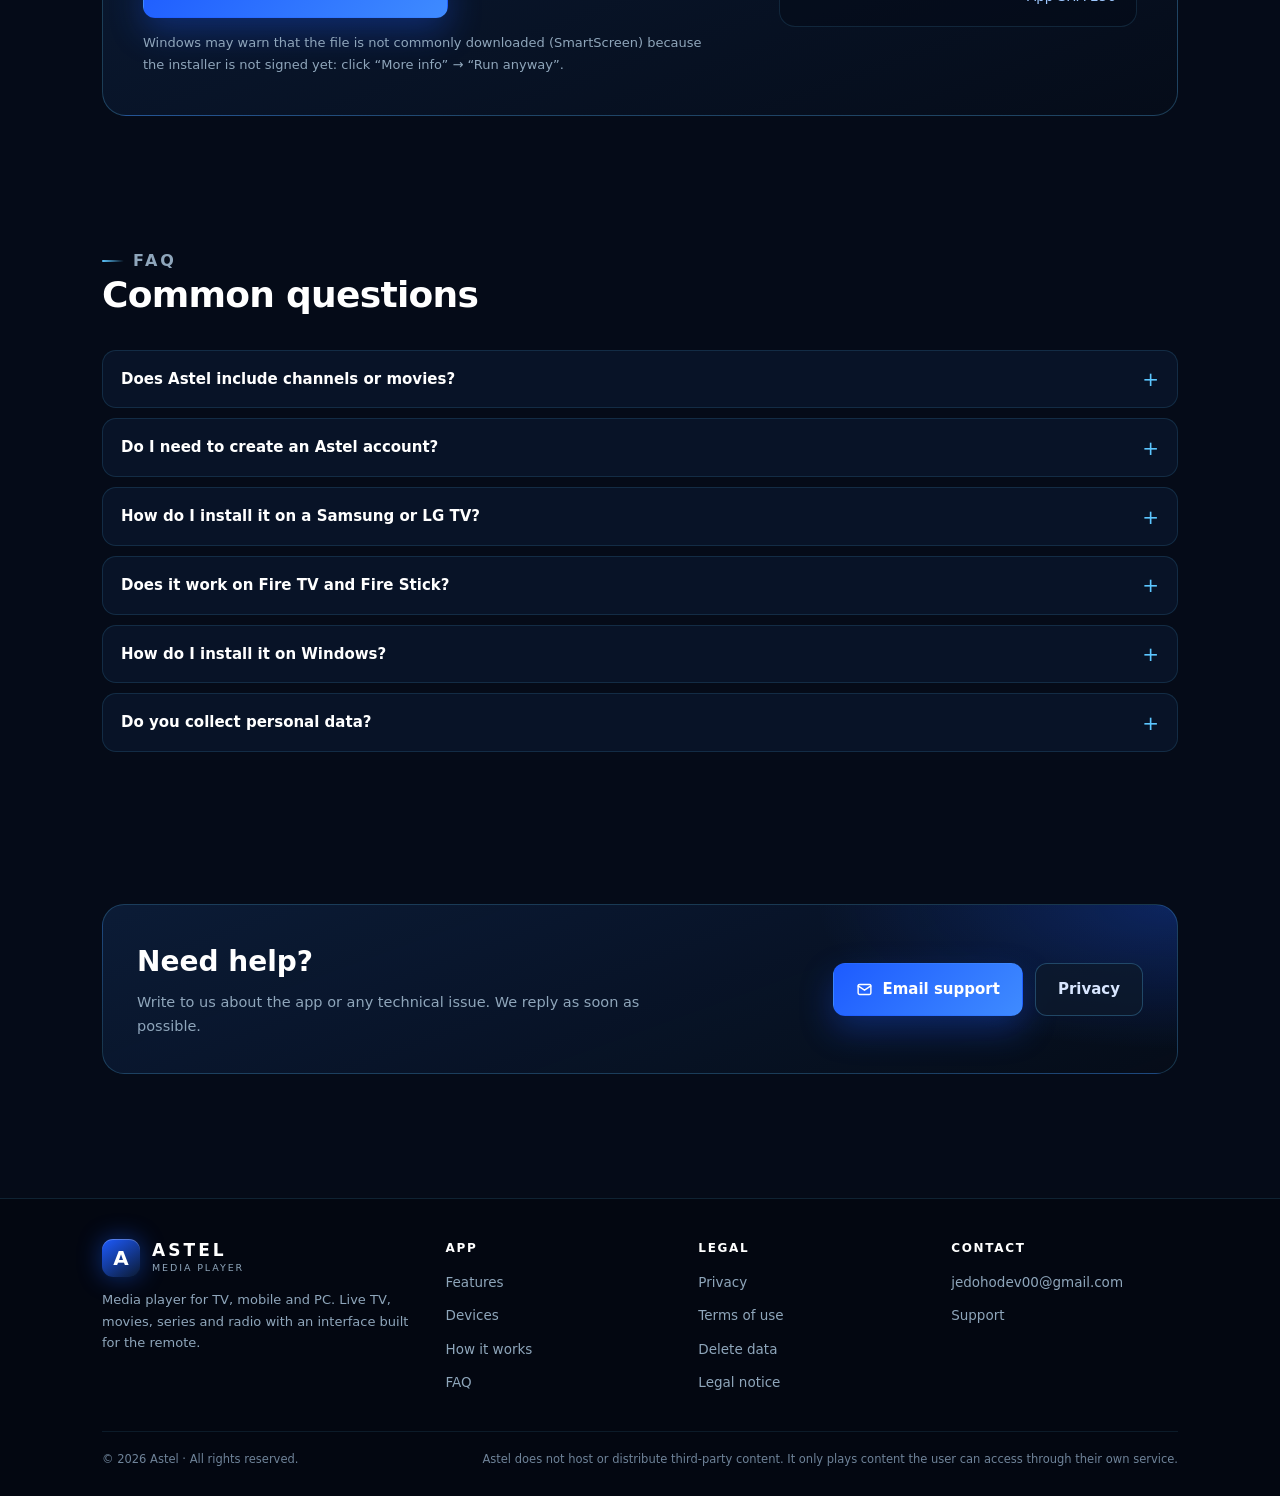
==== commit 32daaa15: "Add files via upload" ====
--- a/en/index.html
+++ b/en/index.html
@@ -7,7 +7,7 @@
 <meta name="description" content="Astel is a media player for Samsung TV, LG, Android, Fire TV and Windows. Live TV, movies, series and radio with an interface built for the remote control.">
 <meta name="theme-color" content="#050B18">
 <link rel="icon" href="data:image/svg+xml,%3Csvg xmlns='http://www.w3.org/2000/svg' viewBox='0 0 64 64'%3E%3Cdefs%3E%3ClinearGradient id='g' x1='0' y1='0' x2='1' y2='1'%3E%3Cstop offset='0' stop-color='%231D5BFF'/%3E%3Cstop offset='1' stop-color='%230B1A33'/%3E%3C/linearGradient%3E%3C/defs%3E%3Crect width='64' height='64' rx='16' fill='url(%23g)'/%3E%3Ctext x='32' y='45' font-family='Arial,sans-serif' font-size='38' font-weight='900' fill='%23fff' text-anchor='middle'%3EA%3C/text%3E%3C/svg%3E">
-<link rel="stylesheet" href="../assets/estilo.css?v=20261116a">
+<link rel="stylesheet" href="../assets/estilo.css?v=20261116b">
 <meta property="og:type" content="website">
 <meta property="og:title" content="Astel · Media player">
 <meta property="og:description" content="Live TV, movies, series and radio on Samsung TV, LG, Android, Fire TV and Windows.">
@@ -330,7 +330,7 @@
 
       <details>
         <summary>Does it work on Fire TV and Fire Stick?</summary>
-        <p>Yes, on Fire OS devices. The interface switches to TV mode automatically and works with the Fire remote.</p>
+        <p>Yes: on Fire OS devices and on the new Fire TV models with Vega OS. The interface switches to TV mode automatically and works with the Fire remote.</p>
       </details>
 
       <details>
--- a/assets/estilo.css
+++ b/assets/estilo.css
@@ -1279,3 +1279,158 @@
     .movil { width: 30%; border-radius: 16px; padding: 5px; }
     .movil-pantalla { border-radius: 12px; }
 }
+
+/* ------------------------------------------------ instalar en Samsung */
+.instalador-hero { align-items: center; }
+
+.ficha-app {
+    display: flex;
+    flex-wrap: wrap;
+    gap: 8px;
+    margin-top: 16px;
+}
+
+.ficha-app span {
+    padding: 6px 11px;
+    border-radius: 999px;
+    border: 1px solid var(--linea);
+    background: rgba(11, 26, 51, .55);
+    color: #b9c8dd;
+    font-size: 12px;
+    white-space: nowrap;
+}
+
+.nota-apk {
+    margin: 12px 0 0;
+    color: var(--muted);
+    font-size: 12px;
+    line-height: 1.65;
+}
+
+.nota-apk code {
+    color: #9ec8ff;
+    font-size: 11px;
+    word-break: break-all;
+}
+
+.qr-caja {
+    width: 300px;
+    max-width: 100%;
+    justify-self: center;
+    padding: 14px 14px 12px;
+    border-radius: 20px;
+    background: #fff;
+    text-align: center;
+    box-shadow: 0 30px 70px rgba(0, 0, 0, .5);
+}
+
+.qr-caja img {
+    display: block;
+    width: 100%;
+    height: auto;
+    border-radius: 10px;
+}
+
+.qr-caja b {
+    display: block;
+    margin-top: 10px;
+    color: #0b1a33;
+    font-size: 13.5px;
+}
+
+.qr-caja small {
+    display: block;
+    margin-top: 2px;
+    color: #5b6b7f;
+    font-size: 11px;
+}
+
+.requisitos {
+    display: grid;
+    gap: 14px;
+    grid-template-columns: repeat(auto-fit, minmax(220px, 1fr));
+}
+
+.requisito {
+    padding: 20px;
+    border-radius: 16px;
+    background: var(--cristal);
+    border: 1px solid var(--linea);
+}
+
+.requisito b { display: block; color: #fff; font-size: 15.5px; margin-bottom: 5px; }
+.requisito span { color: var(--muted); font-size: 13.8px; }
+
+/* modo desarrollador de la TV (pagina de Samsung) */
+.dev {
+    display: grid;
+    gap: 14px;
+    counter-reset: dev;
+}
+
+.dev-paso {
+    padding: 20px 22px;
+    border-radius: 16px;
+    background: var(--cristal);
+    border: 1px solid var(--linea);
+}
+
+.dev-paso h3 {
+    display: flex;
+    align-items: center;
+    gap: 10px;
+    margin: 0 0 10px;
+    color: #fff;
+    font-size: 15.5px;
+}
+
+.dev-paso h3::before {
+    counter-increment: dev;
+    content: counter(dev);
+    display: grid;
+    place-items: center;
+    width: 24px;
+    height: 24px;
+    flex: 0 0 24px;
+    border-radius: 50%;
+    font-size: 12.5px;
+    font-weight: 800;
+    color: #fff;
+    background: linear-gradient(120deg, var(--cyan), var(--blue));
+}
+
+.dev-paso ol {
+    margin: 0;
+    padding-left: 20px;
+    color: var(--muted);
+    font-size: 13.8px;
+    line-height: 1.65;
+}
+
+.dev-paso ol li { margin-bottom: 5px; }
+
+.dev-paso p {
+    margin: 10px 0 0;
+    color: var(--muted);
+    font-size: 13.2px;
+}
+
+.dev-paso b { color: #fff; }
+
+.dev-paso kbd {
+    display: inline-block;
+    min-width: 22px;
+    margin: 0 1px;
+    padding: 1px 6px;
+    border-radius: 5px;
+    border: 1px solid var(--linea);
+    background: rgba(92, 198, 255, .1);
+    color: #fff;
+    font-family: inherit;
+    font-size: 12.5px;
+    font-weight: 700;
+    text-align: center;
+}
+
+.aviso b { color: #fff; }
+.aviso a { color: #9ecbff; font-weight: 600; }
